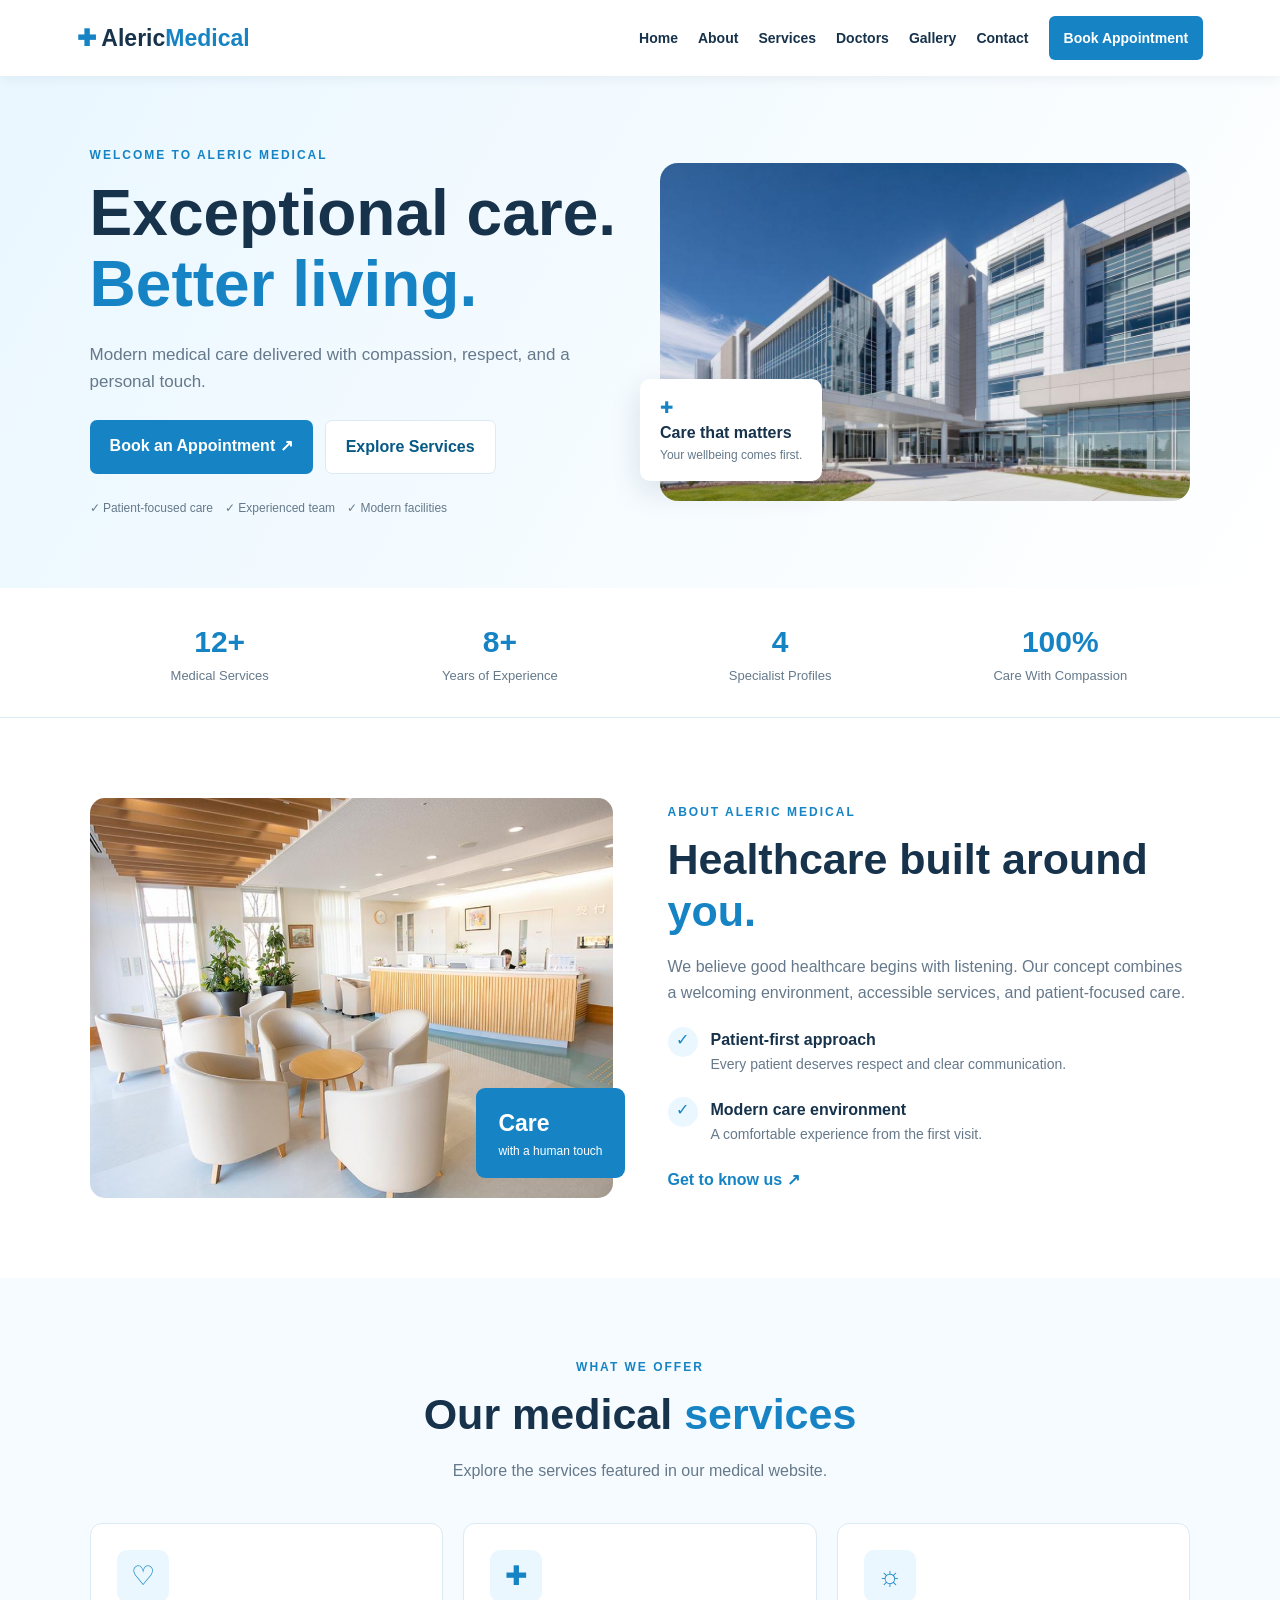
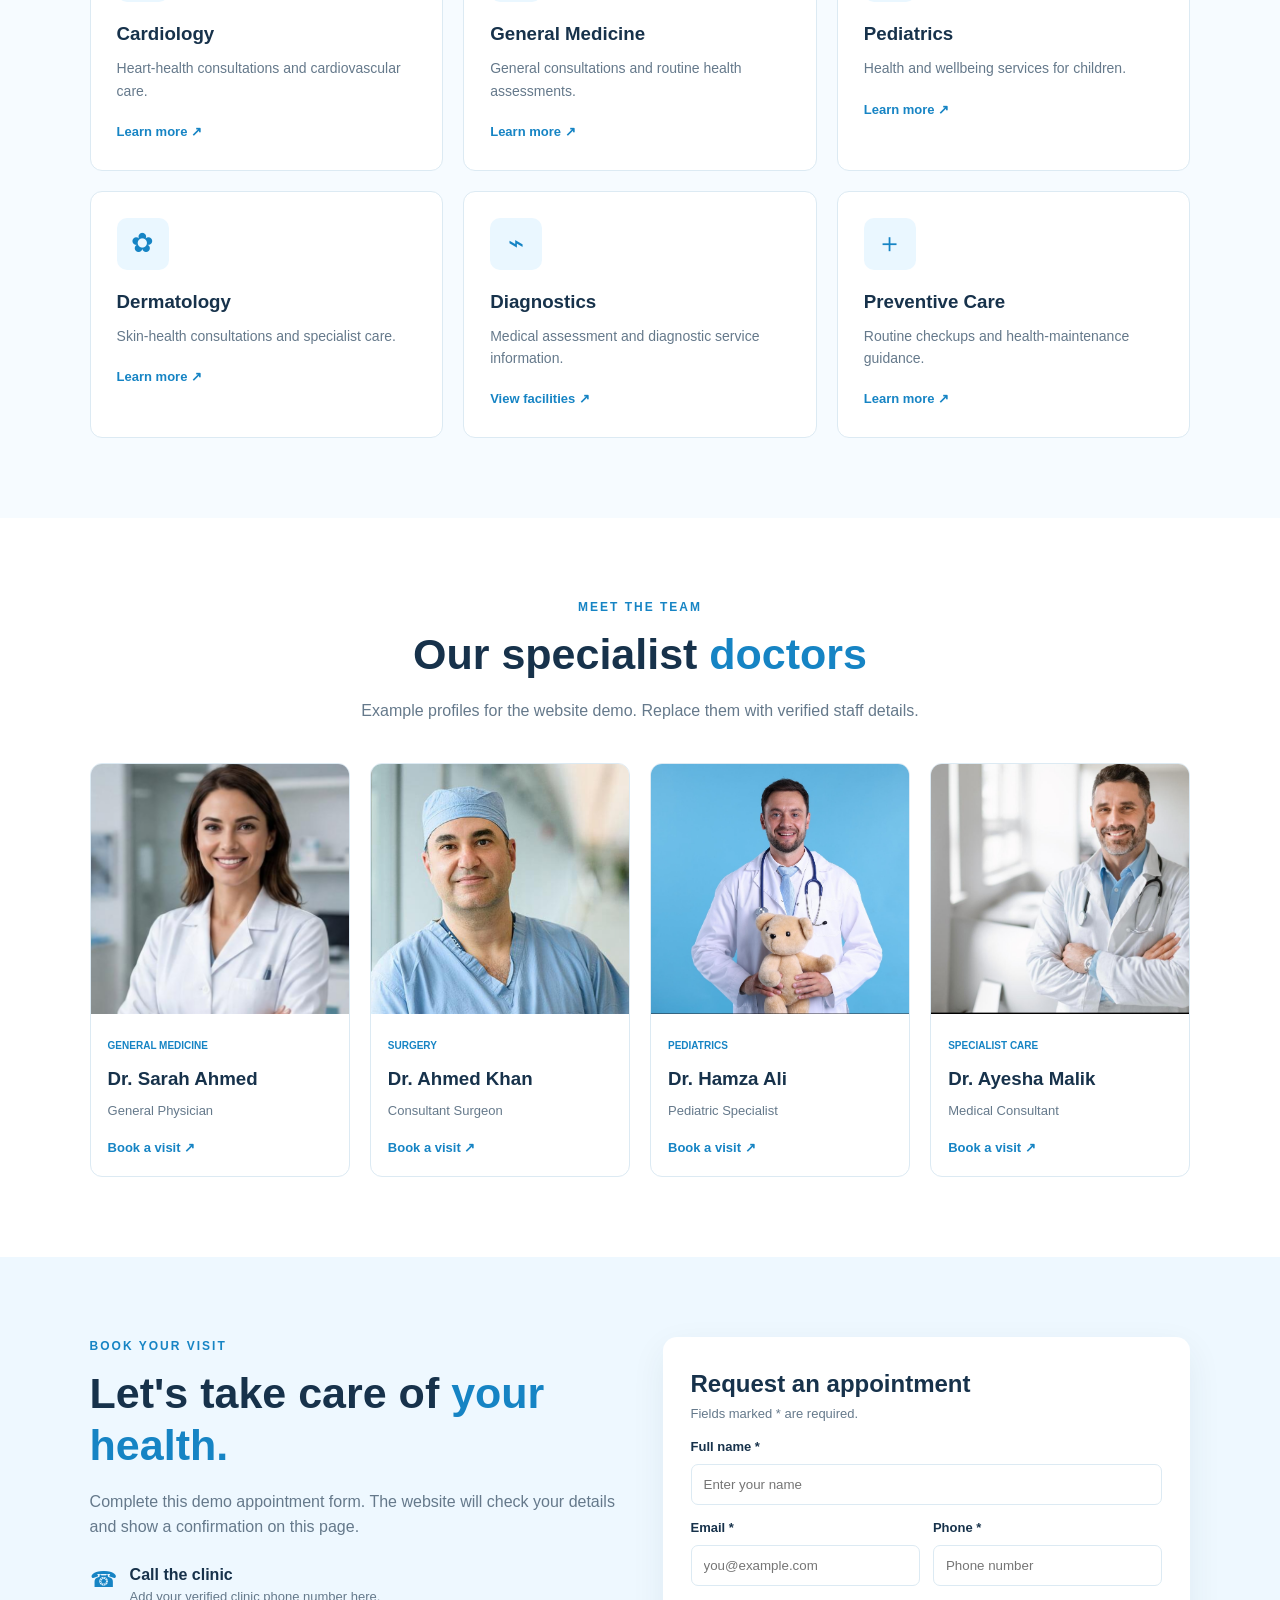
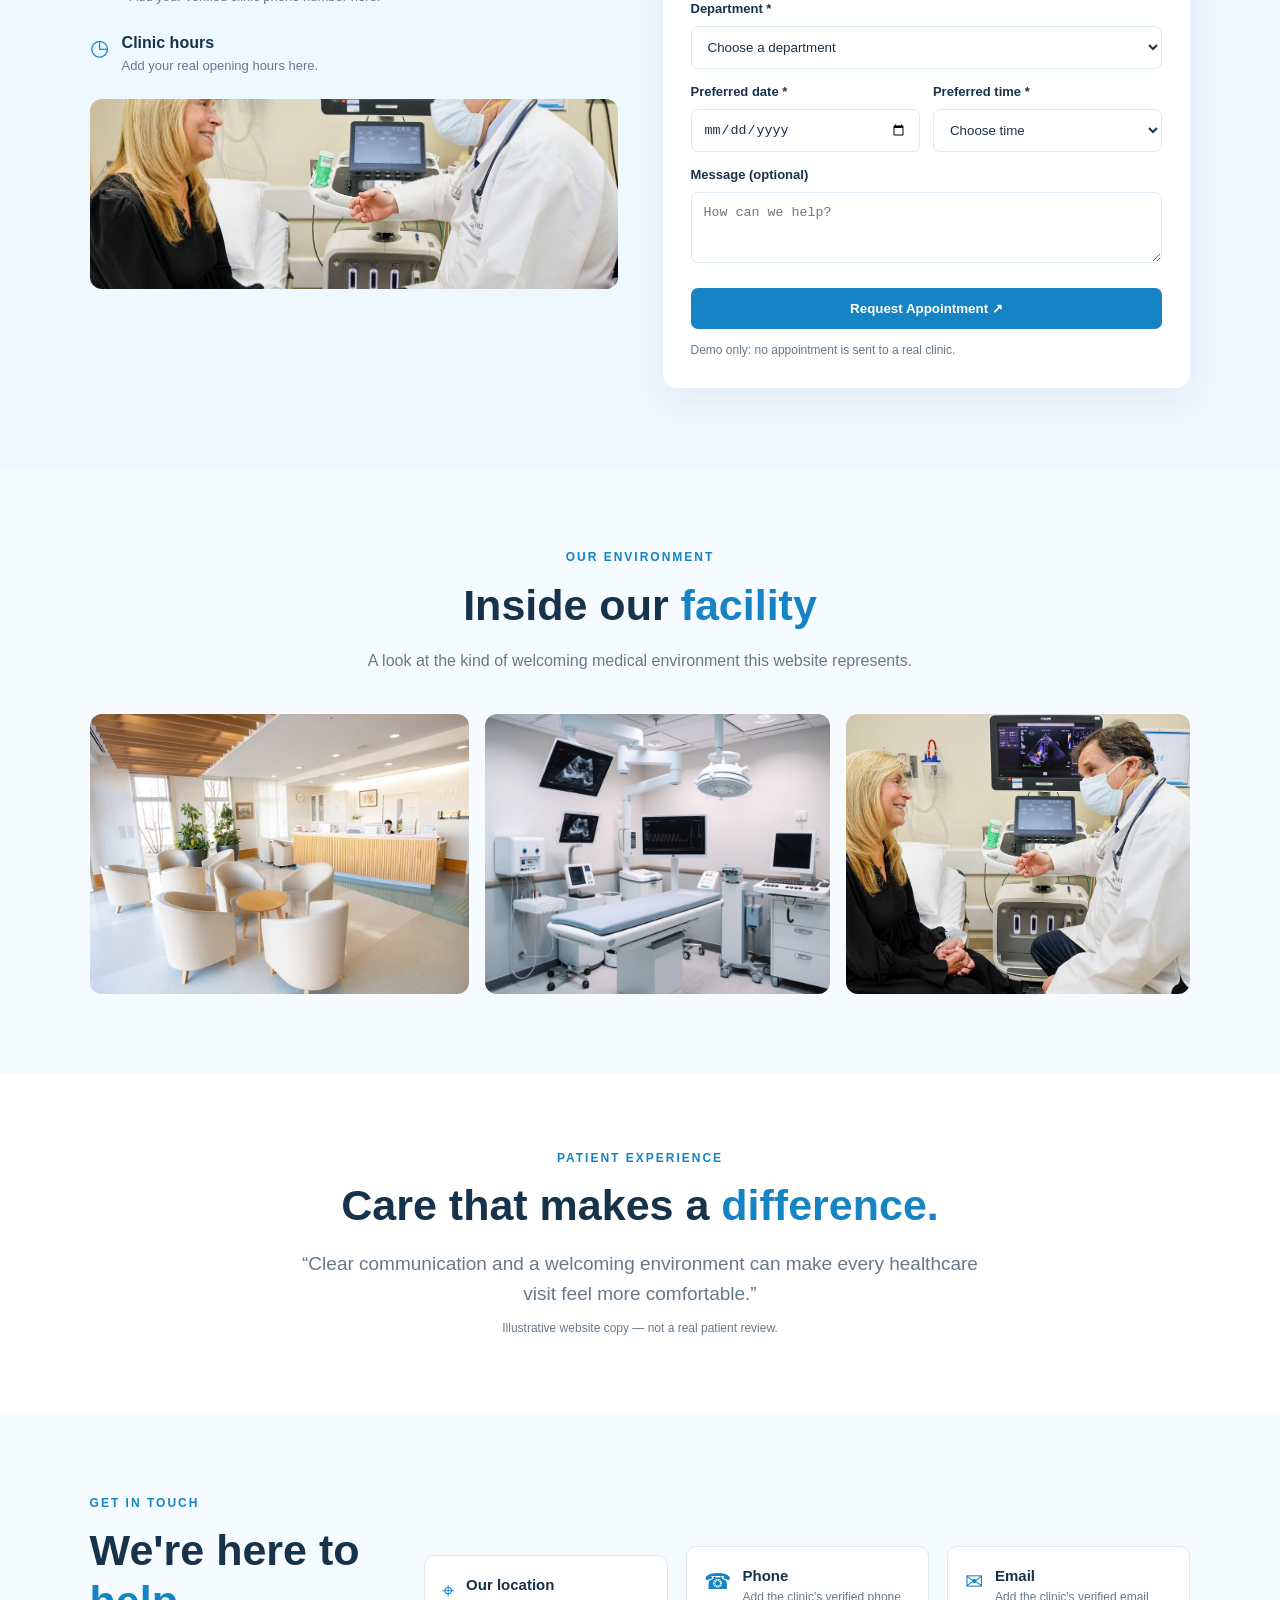
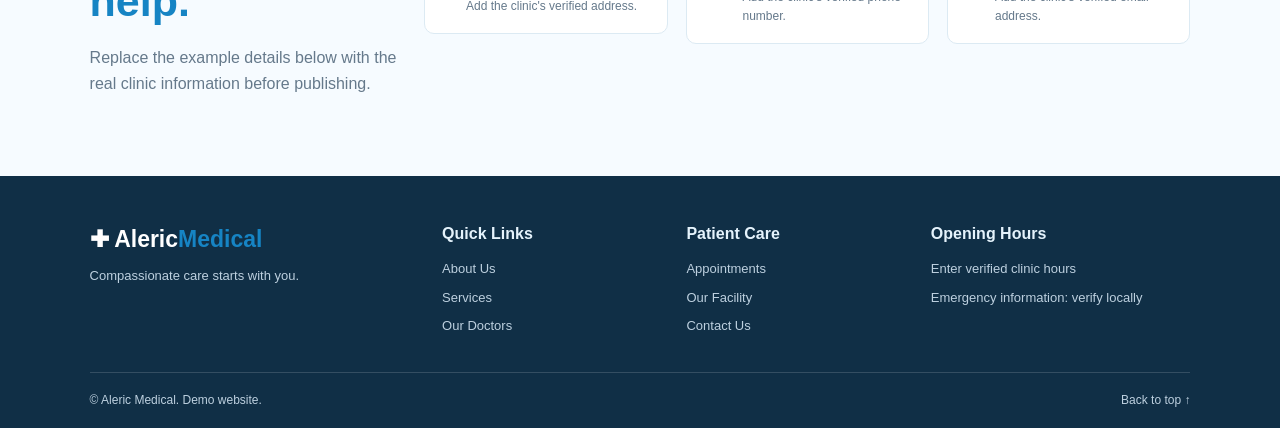
==== index.html @ da7c1d62 "Add Aleric Medical website" ====
<!DOCTYPE html>
<html lang="en">
<head>
  <meta charset="UTF-8">
  <meta name="viewport" content="width=device-width, initial-scale=1.0">
  <meta name="description" content="Aleric Medical - compassionate care and modern medical services.">
  <title>Aleric Medical | Your Health, Our Priority</title>
  <link rel="stylesheet" href="css/style.css">
</head>
<body>

<header class="header" id="home">
  <a href="#home" class="logo"><span class="logo-icon">✚</span> Aleric<span>Medical</span></a>
  <button class="menu-toggle" aria-label="Open navigation" aria-expanded="false">☰</button>
  <nav class="nav-links">
    <a href="#home">Home</a>
    <a href="#about">About</a>
    <a href="#services">Services</a>
    <a href="#doctors">Doctors</a>
    <a href="#gallery">Gallery</a>
    <a href="#contact">Contact</a>
    <a class="nav-appointment" href="#appointment">Book Appointment</a>
  </nav>
</header>

<main>
<section class="hero">
  <div class="hero-content">
    <p class="eyebrow">WELCOME TO ALERIC MEDICAL</p>
    <h1>Exceptional care.<br><span>Better living.</span></h1>
    <p>Modern medical care delivered with compassion, respect, and a personal touch.</p>
    <div class="hero-actions">
      <a class="btn" href="#appointment">Book an Appointment ↗</a>
      <a class="btn btn-light" href="#services">Explore Services</a>
    </div>
    <div class="hero-points">
      <span>✓ Patient-focused care</span>
      <span>✓ Experienced team</span>
      <span>✓ Modern facilities</span>
    </div>
  </div>
  <div class="hero-image">
    <img src="images/hero.jpg" alt="Modern hospital building">
    <div class="hero-card"><span class="card-icon">✚</span><div><strong>Care that matters</strong><p>Your wellbeing comes first.</p></div></div>
  </div>
</section>

<section class="stats">
  <div><strong>12+</strong><span>Medical Services</span></div>
  <div><strong>8+</strong><span>Years of Experience</span></div>
  <div><strong>4</strong><span>Specialist Profiles</span></div>
  <div><strong>100%</strong><span>Care With Compassion</span></div>
</section>

<section class="section about" id="about">
  <div class="about-image">
    <img src="images/reception.jpg" alt="Hospital reception and waiting area" loading="lazy">
    <div class="experience-badge"><strong>Care</strong><span>with a human touch</span></div>
  </div>
  <div class="about-content">
    <p class="eyebrow">ABOUT ALERIC MEDICAL</p>
    <h2>Healthcare built around <span>you.</span></h2>
    <p>We believe good healthcare begins with listening. Our concept combines a welcoming environment, accessible services, and patient-focused care.</p>
    <div class="check-item"><span>✓</span><div><strong>Patient-first approach</strong><p>Every patient deserves respect and clear communication.</p></div></div>
    <div class="check-item"><span>✓</span><div><strong>Modern care environment</strong><p>A comfortable experience from the first visit.</p></div></div>
    <a class="text-link" href="#contact">Get to know us ↗</a>
  </div>
</section>

<section class="section services" id="services">
  <div class="section-heading">
    <p class="eyebrow">WHAT WE OFFER</p>
    <h2>Our medical <span>services</span></h2>
    <p>Explore the services featured in our medical website.</p>
  </div>
  <div class="services-grid">
    <article class="service-card"><div class="service-icon">♡</div><h3>Cardiology</h3><p>Heart-health consultations and cardiovascular care.</p><a href="#appointment">Learn more ↗</a></article>
    <article class="service-card"><div class="service-icon">✚</div><h3>General Medicine</h3><p>General consultations and routine health assessments.</p><a href="#appointment">Learn more ↗</a></article>
    <article class="service-card"><div class="service-icon">☼</div><h3>Pediatrics</h3><p>Health and wellbeing services for children.</p><a href="#appointment">Learn more ↗</a></article>
    <article class="service-card"><div class="service-icon">✿</div><h3>Dermatology</h3><p>Skin-health consultations and specialist care.</p><a href="#appointment">Learn more ↗</a></article>
    <article class="service-card"><div class="service-icon">⌁</div><h3>Diagnostics</h3><p>Medical assessment and diagnostic service information.</p><a href="#gallery">View facilities ↗</a></article>
    <article class="service-card"><div class="service-icon">＋</div><h3>Preventive Care</h3><p>Routine checkups and health-maintenance guidance.</p><a href="#appointment">Learn more ↗</a></article>
  </div>
</section>

<section class="section doctors" id="doctors">
  <div class="section-heading">
    <p class="eyebrow">MEET THE TEAM</p>
    <h2>Our specialist <span>doctors</span></h2>
    <p>Example profiles for the website demo. Replace them with verified staff details.</p>
  </div>
  <div class="doctors-grid">
    <article class="doctor-card"><img src="images/doctor1.jpg" alt="Example doctor portrait" loading="lazy"><div class="doctor-info"><span class="specialty">GENERAL MEDICINE</span><h3>Dr. Sarah Ahmed</h3><p>General Physician</p><a href="#appointment" class="doctor-link" data-doctor="General Medicine">Book a visit ↗</a></div></article>
    <article class="doctor-card"><img src="images/doctor2.jpg" alt="Example surgeon portrait" loading="lazy"><div class="doctor-info"><span class="specialty">SURGERY</span><h3>Dr. Ahmed Khan</h3><p>Consultant Surgeon</p><a href="#appointment" class="doctor-link" data-doctor="Surgery">Book a visit ↗</a></div></article>
    <article class="doctor-card"><img src="images/doctor3.jpg" alt="Example pediatrician portrait" loading="lazy"><div class="doctor-info"><span class="specialty">PEDIATRICS</span><h3>Dr. Hamza Ali</h3><p>Pediatric Specialist</p><a href="#appointment" class="doctor-link" data-doctor="Pediatrics">Book a visit ↗</a></div></article>
    <article class="doctor-card"><img src="images/doctor4.jpg" alt="Example physician portrait" loading="lazy"><div class="doctor-info"><span class="specialty">SPECIALIST CARE</span><h3>Dr. Ayesha Malik</h3><p>Medical Consultant</p><a href="#appointment" class="doctor-link" data-doctor="Specialist Care">Book a visit ↗</a></div></article>
  </div>
</section>

<section class="section appointment" id="appointment">
  <div class="appointment-info">
    <p class="eyebrow">BOOK YOUR VISIT</p>
    <h2>Let's take care of <span>your health.</span></h2>
    <p>Complete this demo appointment form. The website will check your details and show a confirmation on this page.</p>
    <div class="appointment-detail"><span>☎</span><div><strong>Call the clinic</strong><p>Add your verified clinic phone number here.</p></div></div>
    <div class="appointment-detail"><span>◷</span><div><strong>Clinic hours</strong><p>Add your real opening hours here.</p></div></div>
    <img class="appointment-photo" src="images/consultation.jpg" alt="Doctor consulting a patient" loading="lazy">
  </div>
  <form class="appointment-form" id="appointment-form">
    <h3>Request an appointment</h3>
    <p>Fields marked * are required.</p>
    <label for="full-name">Full name *</label>
    <input id="full-name" name="name" type="text" placeholder="Enter your name" required minlength="2">
    <div class="form-row">
      <div><label for="email">Email *</label><input id="email" name="email" type="email" placeholder="you@example.com" required></div>
      <div><label for="phone">Phone *</label><input id="phone" name="phone" type="tel" placeholder="Phone number" required></div>
    </div>
    <label for="department">Department *</label>
    <select id="department" name="department" required>
      <option value="">Choose a department</option>
      <option>General Medicine</option><option>Cardiology</option><option>Pediatrics</option><option>Dermatology</option><option>Surgery</option><option>Specialist Care</option>
    </select>
    <div class="form-row">
      <div><label for="date">Preferred date *</label><input id="date" name="date" type="date" required></div>
      <div><label for="time">Preferred time *</label><select id="time" name="time" required><option value="">Choose time</option><option>09:00 AM</option><option>10:00 AM</option><option>11:00 AM</option><option>12:00 PM</option><option>02:00 PM</option><option>03:00 PM</option></select></div>
    </div>
    <label for="message">Message (optional)</label>
    <textarea id="message" name="message" rows="3" placeholder="How can we help?"></textarea>
    <button class="btn submit-btn" type="submit">Request Appointment ↗</button>
    <p class="form-message" id="form-message" role="status" aria-live="polite"></p>
    <p class="form-note">Demo only: no appointment is sent to a real clinic.</p>
  </form>
</section>

<section class="section gallery" id="gallery">
  <div class="section-heading"><p class="eyebrow">OUR ENVIRONMENT</p><h2>Inside our <span>facility</span></h2><p>A look at the kind of welcoming medical environment this website represents.</p></div>
  <div class="gallery-grid">
    <img src="images/reception.jpg" alt="Modern hospital reception" loading="lazy">
    <img src="images/diagnostics.jpg" alt="Medical diagnostic equipment" loading="lazy">
    <img src="images/consultation.jpg" alt="Medical consultation" loading="lazy">
  </div>
</section>

<section class="testimonial">
  <p class="eyebrow">PATIENT EXPERIENCE</p>
  <h2>Care that makes a <span>difference.</span></h2>
  <p class="quote">“Clear communication and a welcoming environment can make every healthcare visit feel more comfortable.”</p>
  <p class="quote-note">Illustrative website copy — not a real patient review.</p>
</section>

<section class="section contact" id="contact">
  <div><p class="eyebrow">GET IN TOUCH</p><h2>We're here to <span>help.</span></h2><p>Replace the example details below with the real clinic information before publishing.</p></div>
  <div class="contact-card"><span>⌖</span><div><h3>Our location</h3><p>Add the clinic's verified address.</p></div></div>
  <div class="contact-card"><span>☎</span><div><h3>Phone</h3><p>Add the clinic's verified phone number.</p></div></div>
  <div class="contact-card"><span>✉</span><div><h3>Email</h3><p>Add the clinic's verified email address.</p></div></div>
</section>
</main>

<footer class="footer">
  <div class="footer-main">
    <div><a href="#home" class="logo footer-logo">✚ Aleric<span>Medical</span></a><p>Compassionate care starts with you.</p></div>
    <div><h4>Quick Links</h4><a href="#about">About Us</a><a href="#services">Services</a><a href="#doctors">Our Doctors</a></div>
    <div><h4>Patient Care</h4><a href="#appointment">Appointments</a><a href="#gallery">Our Facility</a><a href="#contact">Contact Us</a></div>
    <div><h4>Opening Hours</h4><p>Enter verified clinic hours</p><p>Emergency information: verify locally</p></div>
  </div>
  <div class="footer-bottom"><p>© <span id="current-year"></span> Aleric Medical. Demo website.</p><a href="#home">Back to top ↑</a></div>
</footer>
<button class="back-to-top" id="back-to-top" aria-label="Back to top">↑</button>
<script src="script.js"></script>
</body>
</html>
---- css/style.css ----
* {
  margin: 0;
  padding: 0;
  box-sizing: border-box;
}

:root {
  --blue: #1684c4;
  --dark-blue: #075985;
  --light-blue: #eaf7ff;
  --text: #17324b;
  --muted: #65798b;
  --white: #ffffff;
}

html {
  scroll-behavior: smooth;
  scroll-padding-top: 85px;
}

body {
  font-family: Arial, Helvetica, sans-serif;
  color: var(--text);
  line-height: 1.6;
  background: var(--white);
}

img {
  display: block;
  width: 100%;
  object-fit: cover;
}

a {
  text-decoration: none;
  color: inherit;
}

.header {
  position: sticky;
  top: 0;
  z-index: 100;
  display: flex;
  align-items: center;
  justify-content: space-between;
  gap: 20px;
  padding: 16px 6%;
  background: white;
  box-shadow: 0 2px 12px #17324b12;
}

.logo {
  font-size: 23px;
  font-weight: 800;
  white-space: nowrap;
}

.logo span,
.logo-icon {
  color: var(--blue);
}

.nav-links {
  display: flex;
  align-items: center;
  gap: 20px;
  font-size: 14px;
  font-weight: 600;
}

.nav-links a:hover {
  color: var(--blue);
}

.nav-links .nav-appointment {
  background: var(--blue);
  color: white;
  padding: 11px 15px;
  border-radius: 6px;
}

.menu-toggle {
  display: none;
  border: 0;
  background: var(--light-blue);
  padding: 8px 12px;
  border-radius: 6px;
  font-size: 23px;
  cursor: pointer;
}

.hero {
  display: grid;
  grid-template-columns: 1fr 1fr;
  align-items: center;
  gap: 40px;
  padding: 70px 7%;
  background: linear-gradient(120deg, #eaf7ff, white);
}

.eyebrow {
  color: var(--blue);
  font-size: 12px;
  font-weight: 800;
  letter-spacing: 2px;
  margin-bottom: 12px;
}

h1 {
  font-size: clamp(40px, 5vw, 65px);
  line-height: 1.12;
  margin-bottom: 20px;
}

h1 span,
h2 span {
  color: var(--blue);
}

.hero-content > p:not(.eyebrow) {
  color: var(--muted);
  font-size: 17px;
}

.hero-actions {
  display: flex;
  flex-wrap: wrap;
  gap: 12px;
  margin: 25px 0;
}

.btn {
  display: inline-block;
  border: 0;
  border-radius: 7px;
  padding: 13px 20px;
  background: var(--blue);
  color: white;
  font-weight: 700;
  cursor: pointer;
}

.btn:hover {
  background: var(--dark-blue);
}

.btn-light {
  background: white;
  color: var(--dark-blue);
  border: 1px solid #dceaf3;
}

.hero-points {
  display: flex;
  flex-wrap: wrap;
  gap: 12px;
  color: var(--muted);
  font-size: 12px;
}

.hero-image {
  position: relative;
}

.hero-image > img {
  height: 390px;
  border-radius: 18px;
}

.hero-card {
  position: absolute;
  left: -20px;
  bottom: 20px;
  padding: 16px 20px;
  background: white;
  border-radius: 10px;
  box-shadow: 0 10px 30px #17324b20;
}

.hero-card p {
  color: var(--muted);
  font-size: 12px;
}

.card-icon {
  color: var(--blue);
}

.stats {
  display: grid;
  grid-template-columns: repeat(4, 1fr);
  gap: 20px;
  padding: 30px 7%;
  border-bottom: 1px solid #dceaf3;
}

.stats div {
  display: grid;
  text-align: center;
}

.stats strong {
  color: var(--blue);
  font-size: 30px;
}

.stats span {
  color: var(--muted);
  font-size: 13px;
}

.section {
  padding: 80px 7%;
}

.about {
  display: grid;
  grid-template-columns: 1fr 1fr;
  align-items: center;
  gap: 55px;
}

.about-image {
  position: relative;
}

.about-image img {
  height: 400px;
  border-radius: 15px;
}

.experience-badge {
  position: absolute;
  right: -12px;
  bottom: 20px;
  display: grid;
  padding: 17px 22px;
  color: white;
  background: var(--blue);
  border-radius: 9px;
}

.experience-badge strong {
  font-size: 23px;
}

.experience-badge span {
  font-size: 12px;
}

h2 {
  font-size: clamp(30px, 3.5vw, 43px);
  line-height: 1.2;
  margin-bottom: 17px;
}

.about-content > p:not(.eyebrow),
.section-heading > p:last-child,
.appointment-info > p:not(.eyebrow),
.contact > div:first-child > p:not(.eyebrow) {
  color: var(--muted);
}

.check-item {
  display: flex;
  gap: 13px;
  margin: 22px 0;
}

.check-item > span {
  flex: 0 0 30px;
  height: 30px;
  text-align: center;
  color: var(--blue);
  background: var(--light-blue);
  border-radius: 50%;
}

.check-item p {
  color: var(--muted);
  font-size: 14px;
}

.text-link,
.service-card a,
.doctor-link {
  color: var(--blue);
  font-weight: 700;
}

.services,
.gallery {
  background: #f6fbff;
}

.section-heading {
  text-align: center;
  max-width: 650px;
  margin: 0 auto 40px;
}

.services-grid {
  display: grid;
  grid-template-columns: repeat(3, 1fr);
  gap: 20px;
}

.service-card {
  padding: 26px;
  background: white;
  border: 1px solid #dceaf3;
  border-radius: 12px;
  transition: 0.2s;
}

.service-card:hover,
.doctor-card:hover {
  transform: translateY(-4px);
  box-shadow: 0 12px 30px #17324b12;
}

.service-icon {
  display: grid;
  place-items: center;
  width: 52px;
  height: 52px;
  margin-bottom: 17px;
  color: var(--blue);
  background: var(--light-blue);
  border-radius: 10px;
  font-size: 27px;
}

.service-card h3 {
  margin-bottom: 8px;
}

.service-card p {
  color: var(--muted);
  font-size: 14px;
  margin-bottom: 16px;
}

.service-card a,
.doctor-link {
  font-size: 13px;
}

.doctors-grid {
  display: grid;
  grid-template-columns: repeat(4, 1fr);
  gap: 20px;
}

.doctor-card {
  overflow: hidden;
  background: white;
  border: 1px solid #dceaf3;
  border-radius: 12px;
  transition: 0.2s;
}

.doctor-card > img {
  height: 250px;
  object-position: center top;
  background: var(--light-blue);
}

.doctor-info {
  padding: 17px;
}

.specialty {
  color: var(--blue);
  font-size: 10px;
  font-weight: 800;
}

.doctor-info h3 {
  margin: 7px 0;
}

.doctor-info p {
  color: var(--muted);
  font-size: 13px;
  margin-bottom: 12px;
}

.appointment {
  display: grid;
  grid-template-columns: 1fr 1fr;
  gap: 45px;
  background: #eef8ff;
}

.appointment-detail {
  display: flex;
  gap: 13px;
  margin: 22px 0;
}

.appointment-detail > span,
.contact-card > span {
  color: var(--blue);
  font-size: 22px;
}

.appointment-detail p {
  color: var(--muted);
  font-size: 13px;
}

.appointment-photo {
  height: 190px;
  margin-top: 20px;
  border-radius: 12px;
}

.appointment-form {
  padding: 28px;
  background: white;
  border-radius: 14px;
  box-shadow: 0 12px 35px #17324b12;
}

.appointment-form h3 {
  font-size: 24px;
}

.appointment-form > p:first-of-type {
  color: var(--muted);
  font-size: 13px;
}

.appointment-form label {
  display: block;
  margin: 13px 0 6px;
  font-size: 13px;
  font-weight: 700;
}

.appointment-form input,
.appointment-form select,
.appointment-form textarea {
  width: 100%;
  min-width: 0;
  padding: 12px;
  border: 1px solid #dceaf3;
  border-radius: 7px;
  background: white;
  color: var(--text);
}

.appointment-form input:focus,
.appointment-form select:focus,
.appointment-form textarea:focus {
  outline: 2px solid #1684c440;
  border-color: var(--blue);
}

.form-row {
  display: grid;
  grid-template-columns: 1fr 1fr;
  gap: 13px;
}

.submit-btn {
  width: 100%;
  margin-top: 18px;
}

.form-message {
  margin-top: 12px;
  font-size: 14px;
  font-weight: 700;
}

.form-message.success {
  color: #147447;
}

.form-message.error {
  color: #b42318;
}

.form-note,
.quote-note {
  color: var(--muted);
  font-size: 12px;
  margin-top: 10px;
}

.gallery-grid {
  display: grid;
  grid-template-columns: 1.1fr 1fr 1fr;
  gap: 16px;
}

.gallery-grid img {
  height: 280px;
  border-radius: 12px;
}

.testimonial {
  padding: 75px 7%;
  text-align: center;
}

.quote {
  max-width: 700px;
  margin: auto;
  color: var(--muted);
  font-size: 19px;
}

.contact {
  display: grid;
  grid-template-columns: 1.3fr 1fr 1fr 1fr;
  align-items: center;
  gap: 18px;
  background: #f6fbff;
}

.contact-card {
  display: flex;
  gap: 12px;
  padding: 17px;
  background: white;
  border: 1px solid #dceaf3;
  border-radius: 10px;
}

.contact-card h3 {
  font-size: 15px;
}

.contact-card p {
  color: var(--muted);
  font-size: 12px;
  overflow-wrap: anywhere;
}

.footer {
  padding: 45px 7% 0;
  background: #102f46;
  color: #e5f3fc;
}

.footer-main {
  display: grid;
  grid-template-columns: 1.5fr 1fr 1fr 1.2fr;
  gap: 28px;
  padding-bottom: 35px;
}

.footer-logo {
  color: white;
}

.footer-main p,
.footer-main a:not(.logo) {
  display: block;
  margin-top: 8px;
  color: #bdd0df;
  font-size: 13px;
}

.footer-main h4 {
  margin-bottom: 12px;
}

.footer-bottom {
  display: flex;
  justify-content: space-between;
  gap: 15px;
  padding: 18px 0;
  border-top: 1px solid #ffffff26;
  color: #bdd0df;
  font-size: 12px;
}

.back-to-top {
  display: none;
  position: fixed;
  right: 20px;
  bottom: 20px;
  z-index: 50;
  width: 43px;
  height: 43px;
  border: 0;
  border-radius: 50%;
  color: white;
  background: var(--blue);
  font-size: 22px;
  cursor: pointer;
}

.back-to-top.visible {
  display: block;
}

@media (max-width: 1050px) {
  .nav-links { gap: 12px; font-size: 12px; }
  .doctors-grid { grid-template-columns: repeat(2, 1fr); }
  .doctor-card > img { height: 290px; }
  .contact { grid-template-columns: repeat(2, 1fr); }
}

@media (max-width: 760px) {
  .header { padding: 13px 5%; }
  .logo { font-size: 20px; }
  .menu-toggle { display: block; }
  .nav-links {
    display: none;
    position: absolute;
    top: 100%;
    left: 0;
    right: 0;
    flex-direction: column;
    align-items: stretch;
    gap: 0;
    padding: 12px 5% 20px;
    background: white;
    box-shadow: 0 10px 15px #17324b15;
  }
  .nav-links.open { display: flex; }
  .nav-links a { padding: 11px 8px; font-size: 14px; }
  .nav-links .nav-appointment { text-align: center; }
  .hero { grid-template-columns: 1fr; padding: 45px 6%; }
  .hero-image > img { height: 280px; }
  .hero-card { left: 10px; bottom: 10px; }
  .stats { grid-template-columns: repeat(2, 1fr); }
  .section { padding: 58px 6%; }
  .about,
  .appointment { grid-template-columns: 1fr; gap: 30px; }
  .about-image img { height: 300px; }
  .experience-badge { right: 8px; }
  .services-grid { grid-template-columns: repeat(2, 1fr); gap: 13px; }
  .service-card { padding: 19px; }
  .doctors-grid { gap: 13px; }
  .doctor-card > img { height: 230px; }
  .doctor-info { padding: 13px; }
  .doctor-info h3 { font-size: 16px; }
  .gallery-grid { grid-template-columns: 1fr 1fr; }
  .gallery-grid img { height: 200px; }
  .gallery-grid img:first-child { grid-column: 1 / -1; }
  .contact { grid-template-columns: 1fr 1fr; }
  .footer-main { grid-template-columns: 1fr 1fr; }
}

@media (max-width: 430px) {
  .hero-actions { flex-direction: column; }
  .hero-points { flex-direction: column; gap: 5px; }
  .services-grid,
  .doctors-grid { grid-template-columns: 1fr; }
  .doctor-card > img { height: 300px; }
  .form-row { grid-template-columns: 1fr; gap: 0; }
  .appointment-form { padding: 21px 16px; }
  .gallery-grid { grid-template-columns: 1fr; }
  .gallery-grid img,
  .gallery-grid img:first-child { grid-column: auto; height: 230px; }
  .contact { grid-template-columns: 1fr; }
  .footer-main { grid-template-columns: 1fr 1fr; }
  .footer-bottom { flex-direction: column; }
}
/* Fix images and layout on mobile phones */
img {
    max-width: 100%;
}

.hero-image,
.hero-image img {
    width: 100%;
    height: auto;
    object-fit: cover;
}

@media (max-width: 760px) {
    .hero {
        display: flex;
        flex-direction: column;
    }

    .hero-content,
    .hero-image {
        width: 100%;
        max-width: 100%;
    }

    .hero-image {
        height: auto;
        overflow: hidden;
    }

    .hero-image img {
        display: block;
        width: 100%;
        height: auto;
        max-height: none;
        object-fit: contain;
    }

    section {
        scroll-margin-top: 90px;
    }

    .container {
        width: 92%;
        max-width: 100%;
    }
}
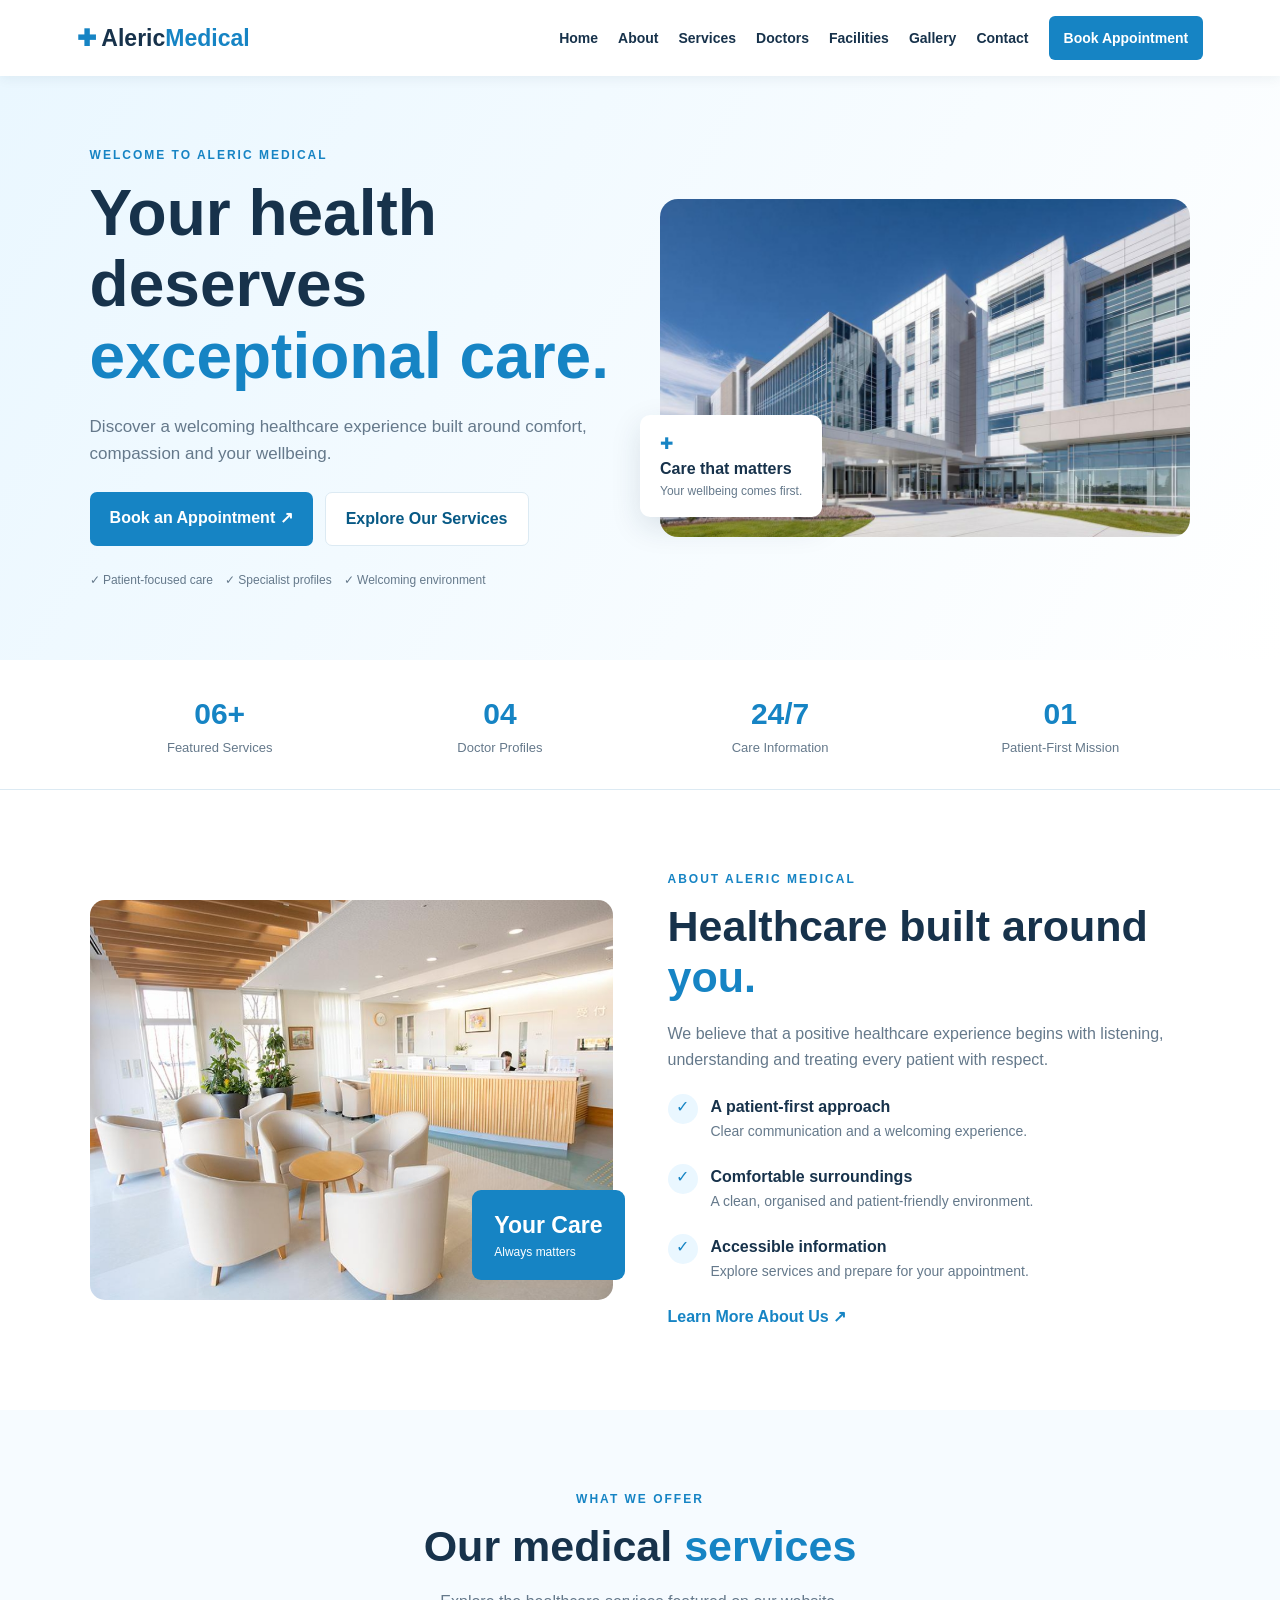
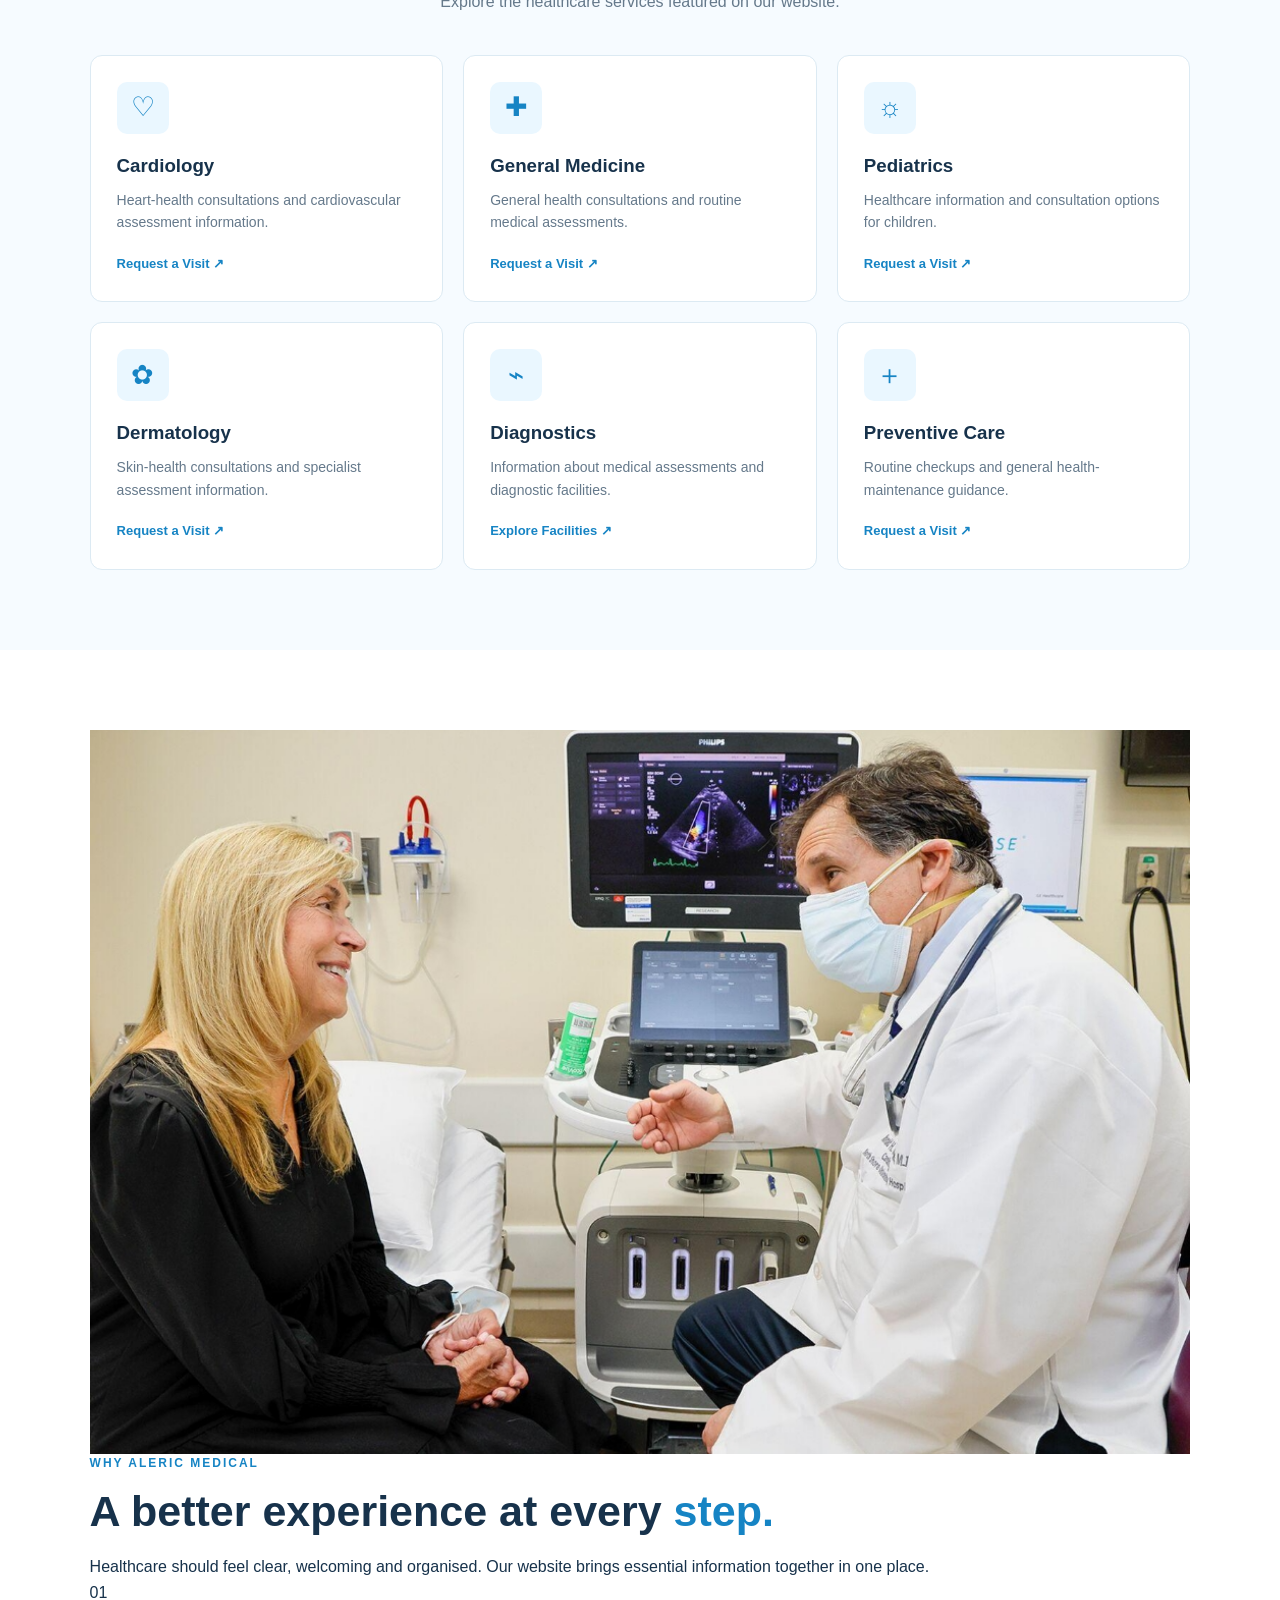
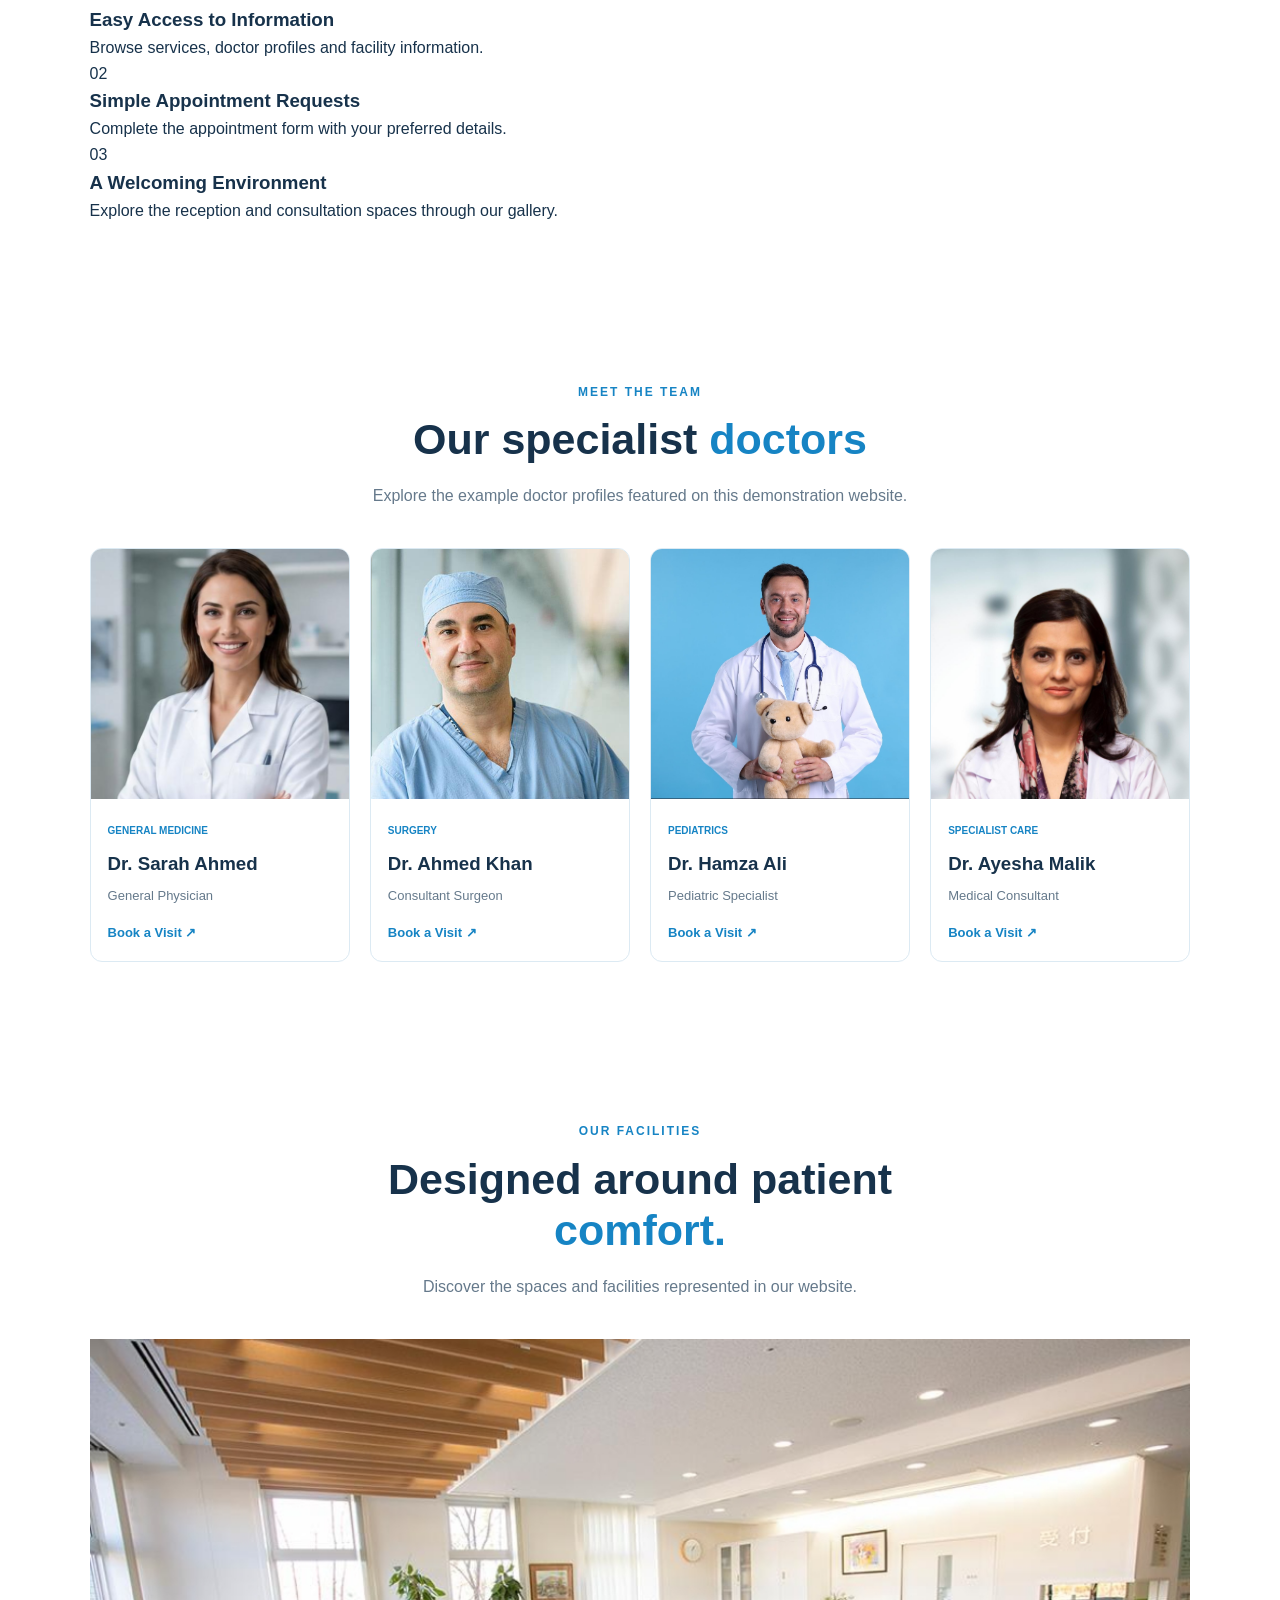
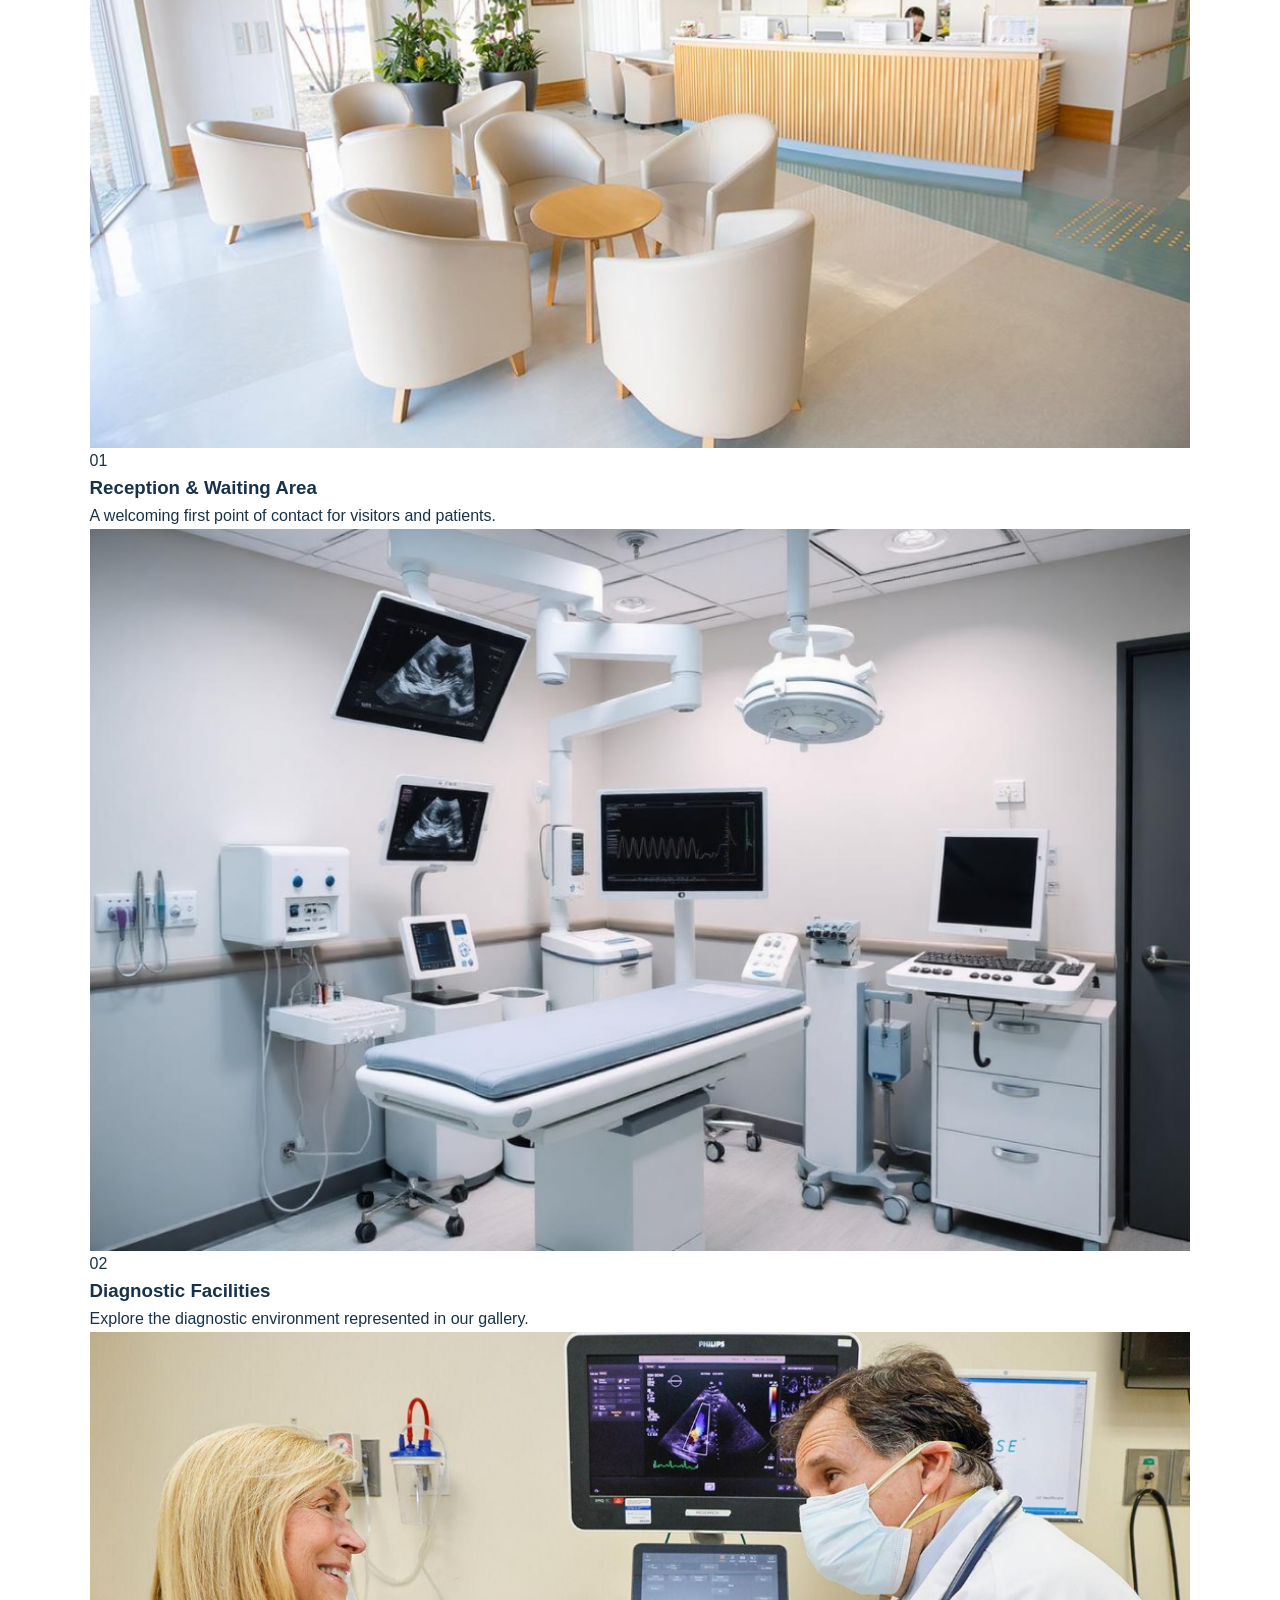
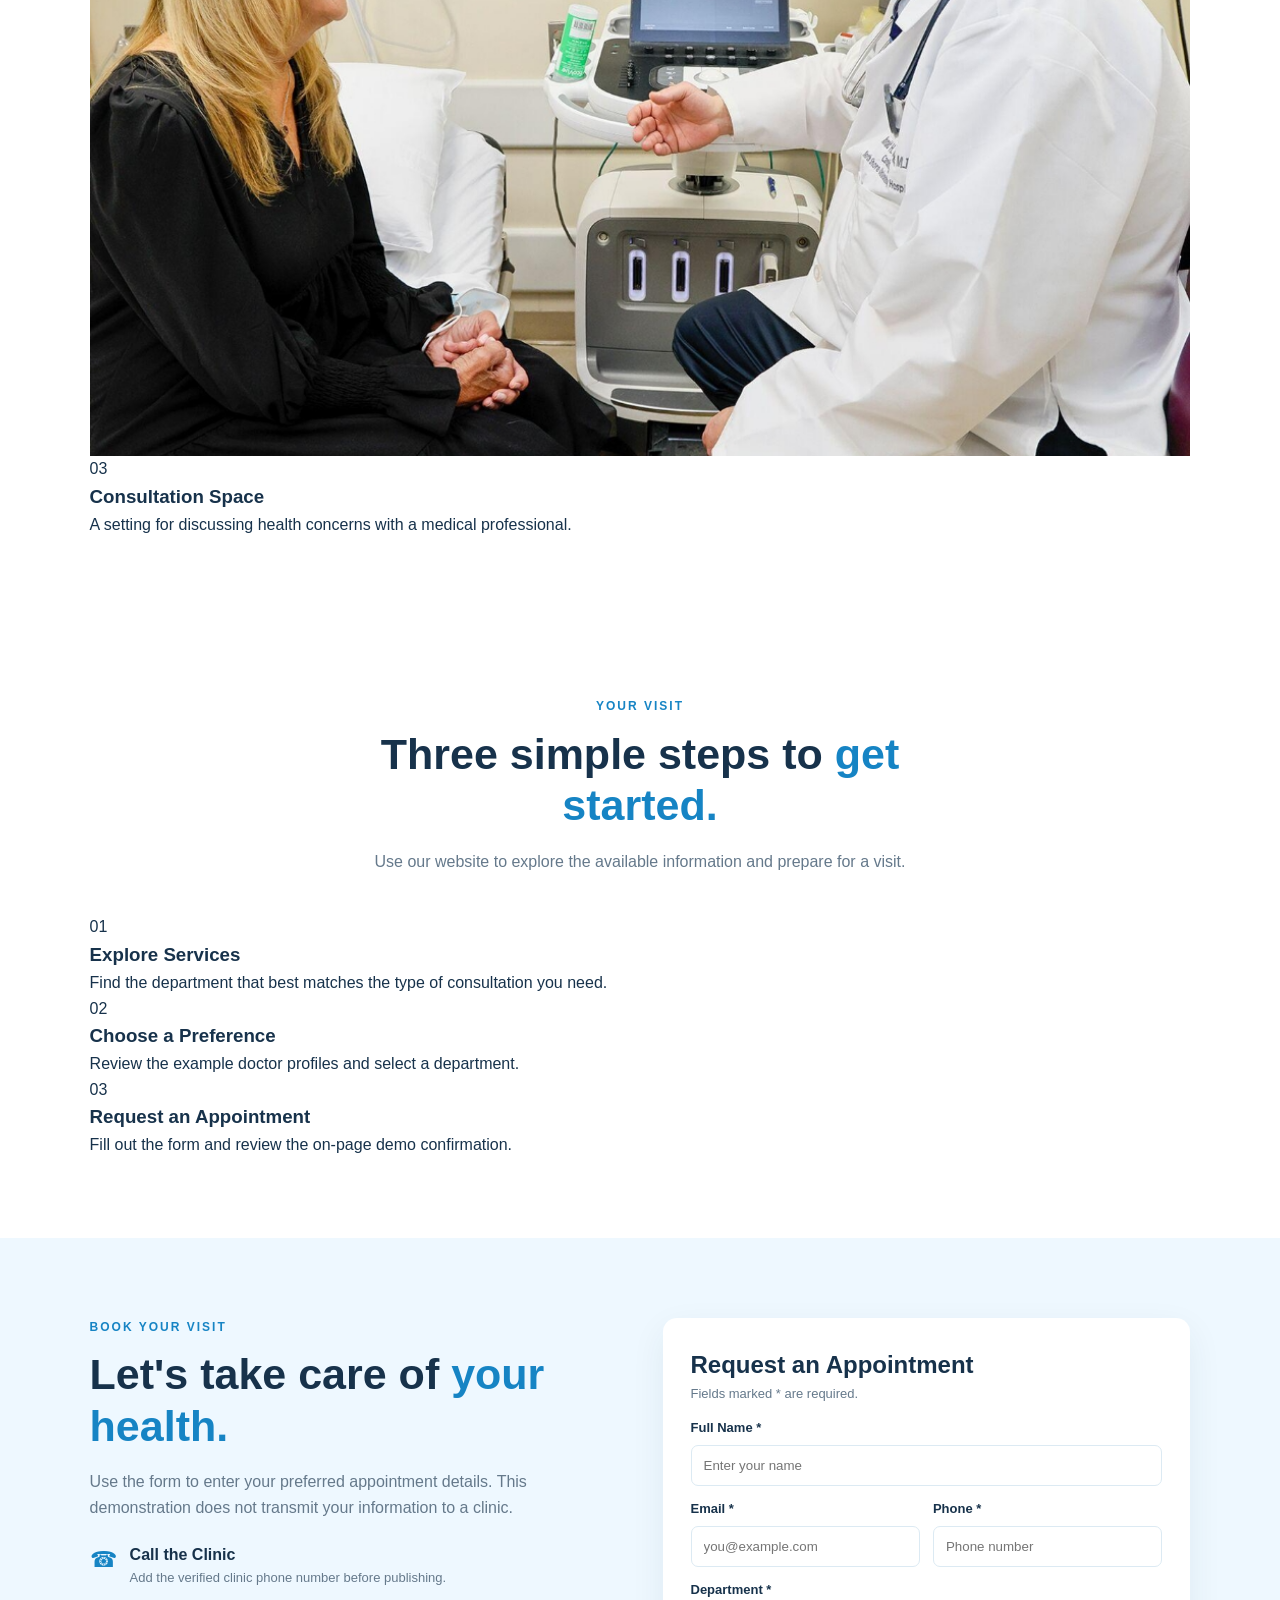
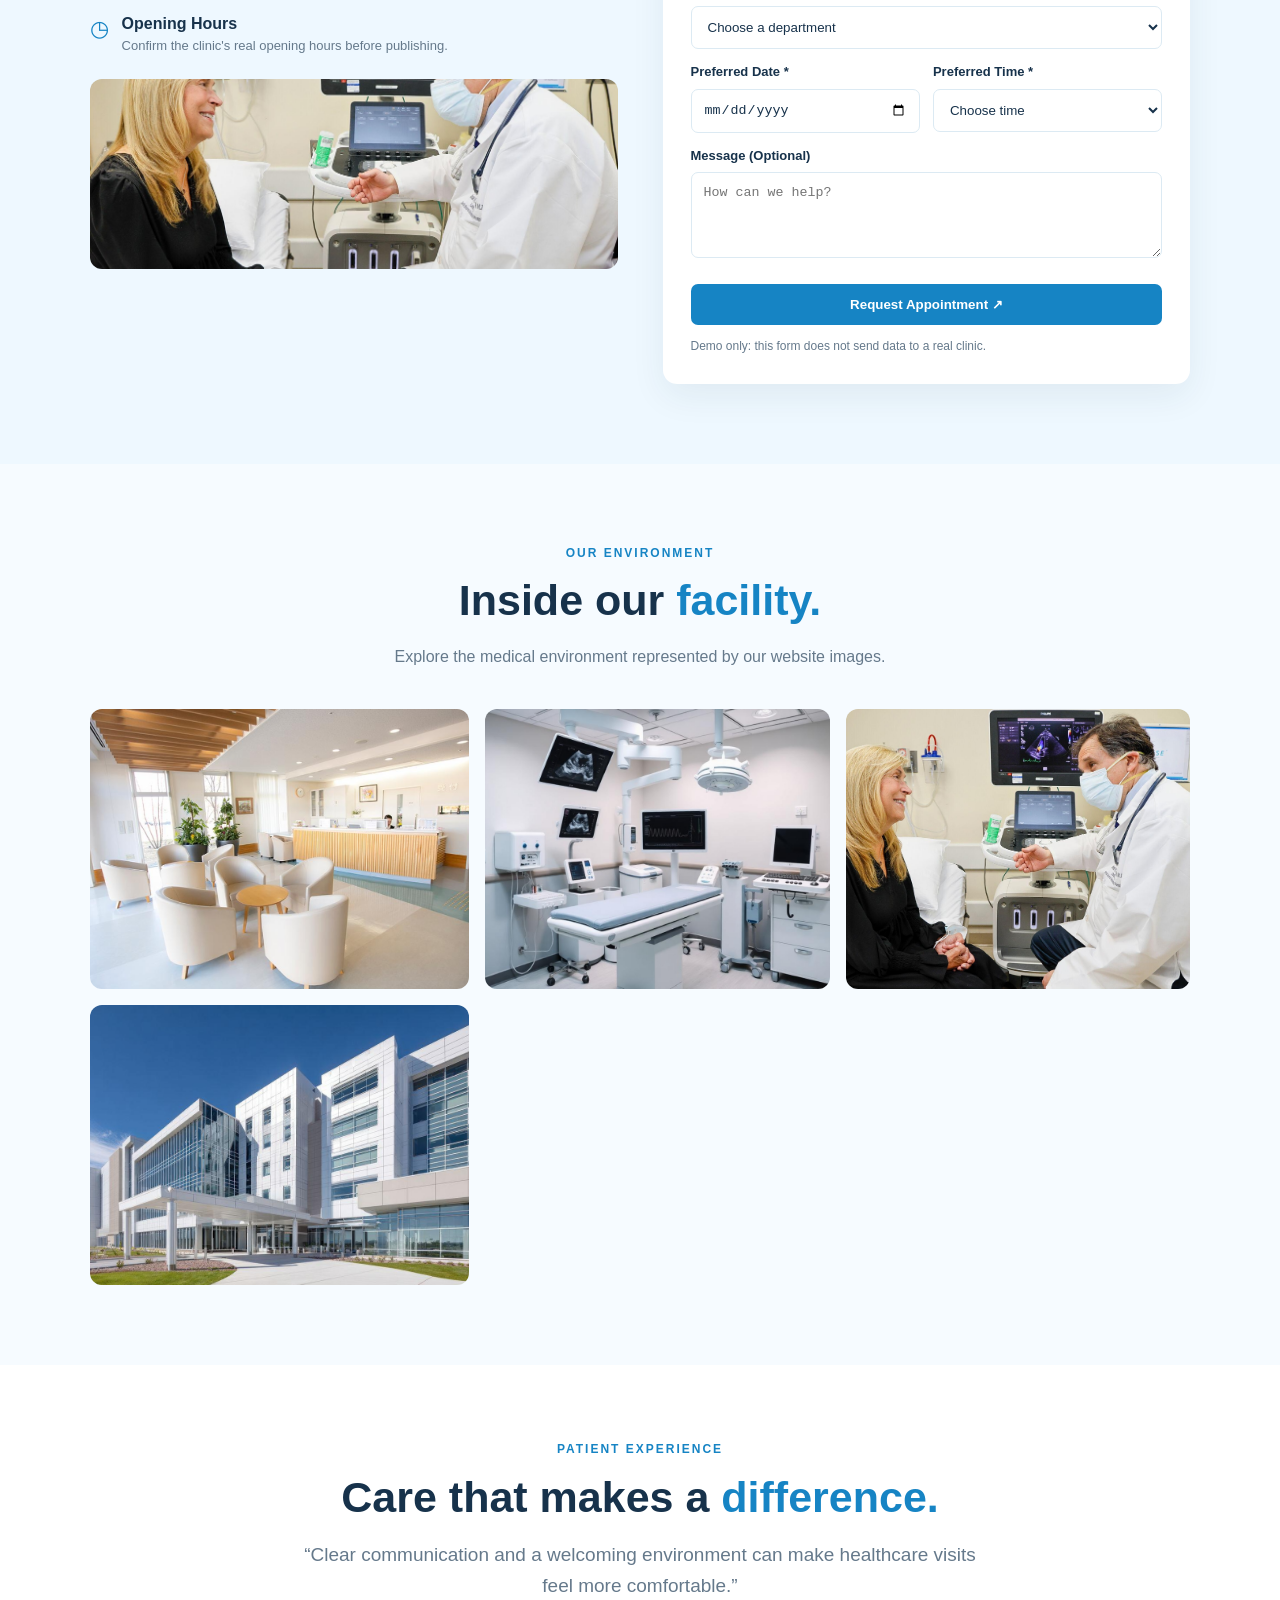
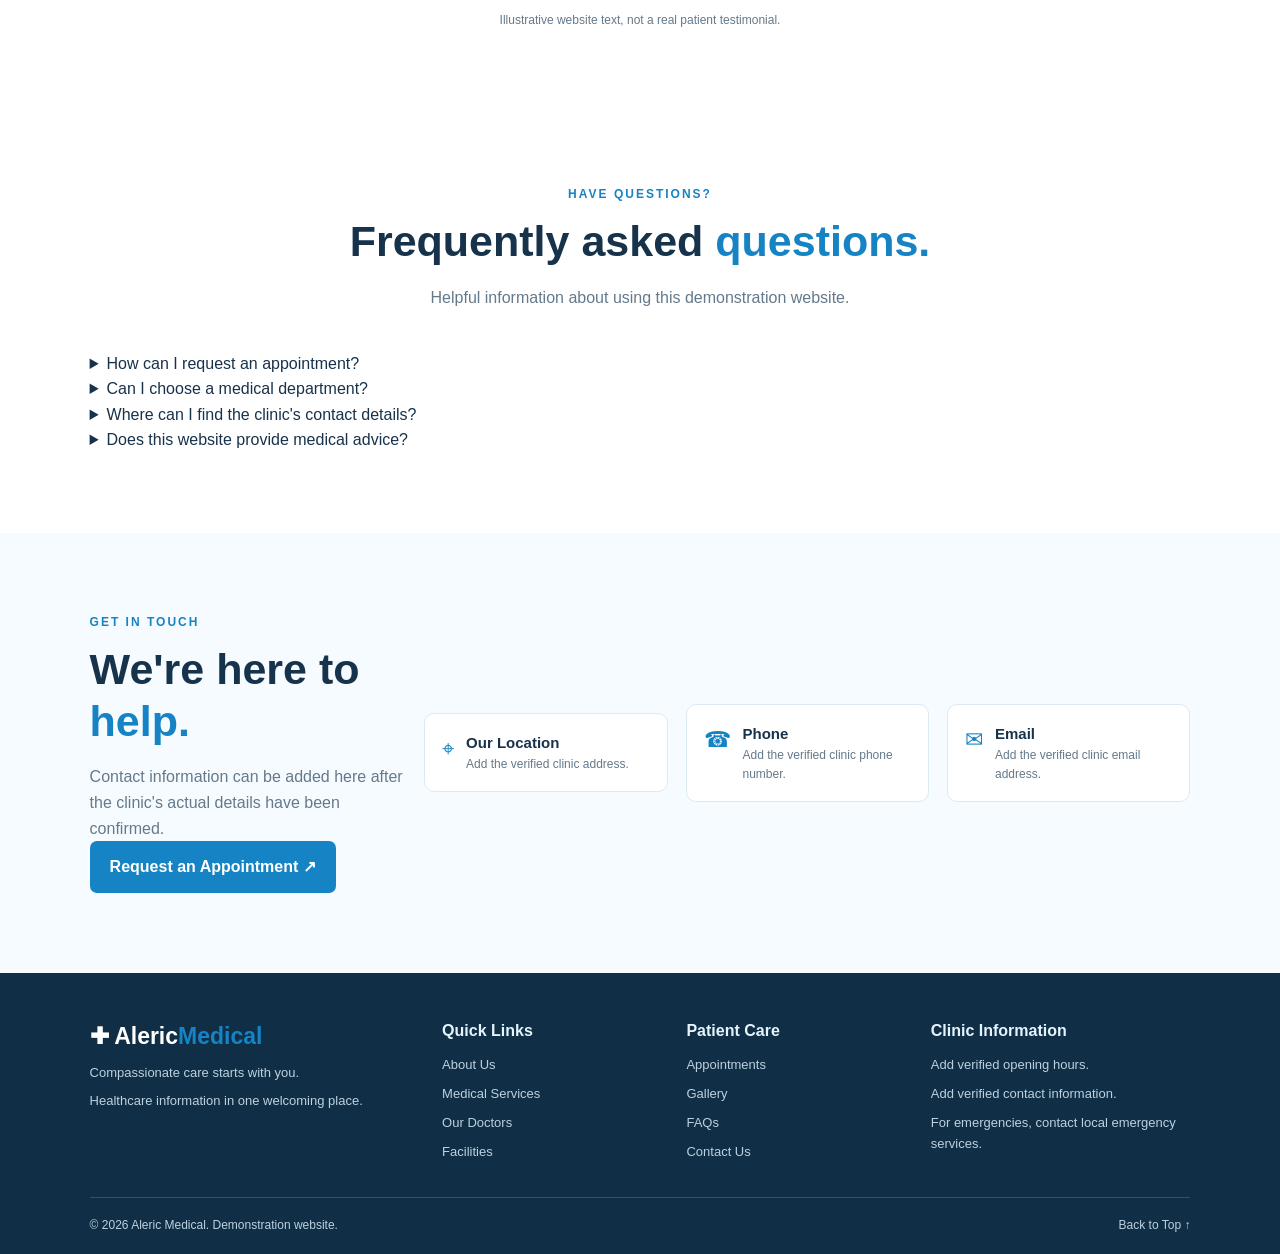
==== commit 8fb29333: "Add separate medical website pages" ====
--- a/index.html
+++ b/index.html
@@ -3,7 +3,7 @@
 <head>
   <meta charset="UTF-8">
   <meta name="viewport" content="width=device-width, initial-scale=1.0">
-  <meta name="description" content="Aleric Medical - compassionate care and modern medical services.">
+  <meta name="description" content="Aleric Medical — compassionate care, medical services and patient-focused healthcare.">
   <title>Aleric Medical | Your Health, Our Priority</title>
   <link rel="stylesheet" href="css/style.css">
 </head>
@@ -12,11 +12,13 @@
 <header class="header" id="home">
   <a href="#home" class="logo"><span class="logo-icon">✚</span> Aleric<span>Medical</span></a>
   <button class="menu-toggle" aria-label="Open navigation" aria-expanded="false">☰</button>
+
   <nav class="nav-links">
     <a href="#home">Home</a>
     <a href="#about">About</a>
     <a href="#services">Services</a>
     <a href="#doctors">Doctors</a>
+    <a href="#facilities">Facilities</a>
     <a href="#gallery">Gallery</a>
     <a href="#contact">Contact</a>
     <a class="nav-appointment" href="#appointment">Book Appointment</a>
@@ -24,148 +26,511 @@
 </header>
 
 <main>
+
+<!-- HERO -->
 <section class="hero">
   <div class="hero-content">
     <p class="eyebrow">WELCOME TO ALERIC MEDICAL</p>
-    <h1>Exceptional care.<br><span>Better living.</span></h1>
-    <p>Modern medical care delivered with compassion, respect, and a personal touch.</p>
+    <h1>Your health deserves <span>exceptional care.</span></h1>
+    <p>Discover a welcoming healthcare experience built around comfort, compassion and your wellbeing.</p>
+
     <div class="hero-actions">
-      <a class="btn" href="#appointment">Book an Appointment ↗</a>
-      <a class="btn btn-light" href="#services">Explore Services</a>
-    </div>
+      <a class="btn" href="preference.html">Book an Appointment ↗</a>
+      <a class="btn btn-light" href="services.html">Explore Our Services</a>
+    </div>
+
     <div class="hero-points">
       <span>✓ Patient-focused care</span>
-      <span>✓ Experienced team</span>
-      <span>✓ Modern facilities</span>
-    </div>
-  </div>
+      <span>✓ Specialist profiles</span>
+      <span>✓ Welcoming environment</span>
+    </div>
+  </div>
+
   <div class="hero-image">
-    <img src="images/hero.jpg" alt="Modern hospital building">
-    <div class="hero-card"><span class="card-icon">✚</span><div><strong>Care that matters</strong><p>Your wellbeing comes first.</p></div></div>
-  </div>
-</section>
-
+    <img src="images/hero.jpg" alt="Aleric Medical hospital building">
+    <div class="hero-card">
+      <span class="card-icon">✚</span>
+      <div>
+        <strong>Care that matters</strong>
+        <p>Your wellbeing comes first.</p>
+      </div>
+    </div>
+  </div>
+</section>
+
+<!-- HIGHLIGHTS -->
 <section class="stats">
-  <div><strong>12+</strong><span>Medical Services</span></div>
-  <div><strong>8+</strong><span>Years of Experience</span></div>
-  <div><strong>4</strong><span>Specialist Profiles</span></div>
-  <div><strong>100%</strong><span>Care With Compassion</span></div>
-</section>
-
+  <div><strong>06+</strong><span>Featured Services</span></div>
+  <div><strong>04</strong><span>Doctor Profiles</span></div>
+  <div><strong>24/7</strong><span>Care Information</span></div>
+  <div><strong>01</strong><span>Patient-First Mission</span></div>
+</section>
+
+<!-- ABOUT -->
 <section class="section about" id="about">
   <div class="about-image">
-    <img src="images/reception.jpg" alt="Hospital reception and waiting area" loading="lazy">
-    <div class="experience-badge"><strong>Care</strong><span>with a human touch</span></div>
-  </div>
+    <img src="images/reception.jpg" alt="Welcoming medical reception" loading="lazy">
+    <div class="experience-badge">
+      <strong>Your Care</strong>
+      <span>Always matters</span>
+    </div>
+  </div>
+
   <div class="about-content">
     <p class="eyebrow">ABOUT ALERIC MEDICAL</p>
     <h2>Healthcare built around <span>you.</span></h2>
-    <p>We believe good healthcare begins with listening. Our concept combines a welcoming environment, accessible services, and patient-focused care.</p>
-    <div class="check-item"><span>✓</span><div><strong>Patient-first approach</strong><p>Every patient deserves respect and clear communication.</p></div></div>
-    <div class="check-item"><span>✓</span><div><strong>Modern care environment</strong><p>A comfortable experience from the first visit.</p></div></div>
-    <a class="text-link" href="#contact">Get to know us ↗</a>
-  </div>
-</section>
-
+    <p>We believe that a positive healthcare experience begins with listening, understanding and treating every patient with respect.</p>
+
+    <div class="check-item">
+      <span>✓</span>
+      <div>
+        <strong>A patient-first approach</strong>
+        <p>Clear communication and a welcoming experience.</p>
+      </div>
+    </div>
+
+    <div class="check-item">
+      <span>✓</span>
+      <div>
+        <strong>Comfortable surroundings</strong>
+        <p>A clean, organised and patient-friendly environment.</p>
+      </div>
+    </div>
+
+    <div class="check-item">
+      <span>✓</span>
+      <div>
+        <strong>Accessible information</strong>
+        <p>Explore services and prepare for your appointment.</p>
+      </div>
+    </div>
+
+    <a class="text-link" href="#contact">Learn More About Us ↗</a>
+  </div>
+</section>
+
+<!-- SERVICES -->
 <section class="section services" id="services">
   <div class="section-heading">
     <p class="eyebrow">WHAT WE OFFER</p>
     <h2>Our medical <span>services</span></h2>
-    <p>Explore the services featured in our medical website.</p>
-  </div>
+    <p>Explore the healthcare services featured on our website.</p>
+  </div>
+
   <div class="services-grid">
-    <article class="service-card"><div class="service-icon">♡</div><h3>Cardiology</h3><p>Heart-health consultations and cardiovascular care.</p><a href="#appointment">Learn more ↗</a></article>
-    <article class="service-card"><div class="service-icon">✚</div><h3>General Medicine</h3><p>General consultations and routine health assessments.</p><a href="#appointment">Learn more ↗</a></article>
-    <article class="service-card"><div class="service-icon">☼</div><h3>Pediatrics</h3><p>Health and wellbeing services for children.</p><a href="#appointment">Learn more ↗</a></article>
-    <article class="service-card"><div class="service-icon">✿</div><h3>Dermatology</h3><p>Skin-health consultations and specialist care.</p><a href="#appointment">Learn more ↗</a></article>
-    <article class="service-card"><div class="service-icon">⌁</div><h3>Diagnostics</h3><p>Medical assessment and diagnostic service information.</p><a href="#gallery">View facilities ↗</a></article>
-    <article class="service-card"><div class="service-icon">＋</div><h3>Preventive Care</h3><p>Routine checkups and health-maintenance guidance.</p><a href="#appointment">Learn more ↗</a></article>
-  </div>
-</section>
-
+    <article class="service-card">
+      <div class="service-icon">♡</div>
+      <h3>Cardiology</h3>
+      <p>Heart-health consultations and cardiovascular assessment information.</p>
+      <a href="#appointment">Request a Visit ↗</a>
+    </article>
+
+    <article class="service-card">
+      <div class="service-icon">✚</div>
+      <h3>General Medicine</h3>
+      <p>General health consultations and routine medical assessments.</p>
+      <a href="#appointment">Request a Visit ↗</a>
+    </article>
+
+    <article class="service-card">
+      <div class="service-icon">☼</div>
+      <h3>Pediatrics</h3>
+      <p>Healthcare information and consultation options for children.</p>
+      <a href="#appointment">Request a Visit ↗</a>
+    </article>
+
+    <article class="service-card">
+      <div class="service-icon">✿</div>
+      <h3>Dermatology</h3>
+      <p>Skin-health consultations and specialist assessment information.</p>
+      <a href="#appointment">Request a Visit ↗</a>
+    </article>
+
+    <article class="service-card">
+      <div class="service-icon">⌁</div>
+      <h3>Diagnostics</h3>
+      <p>Information about medical assessments and diagnostic facilities.</p>
+      <a href="#facilities">Explore Facilities ↗</a>
+    </article>
+
+    <article class="service-card">
+      <div class="service-icon">＋</div>
+      <h3>Preventive Care</h3>
+      <p>Routine checkups and general health-maintenance guidance.</p>
+      <a href="#appointment">Request a Visit ↗</a>
+    </article>
+  </div>
+</section>
+
+<!-- WHY CHOOSE US -->
+<section class="section why-us">
+  <div class="why-image">
+    <img src="images/consultation.jpg" alt="Doctor discussing care with a patient" loading="lazy">
+  </div>
+
+  <div class="why-content">
+    <p class="eyebrow">WHY ALERIC MEDICAL</p>
+    <h2>A better experience at every <span>step.</span></h2>
+    <p>Healthcare should feel clear, welcoming and organised. Our website brings essential information together in one place.</p>
+
+    <div class="why-item">
+      <span>01</span>
+      <div>
+        <h3>Easy Access to Information</h3>
+        <p>Browse services, doctor profiles and facility information.</p>
+      </div>
+    </div>
+
+    <div class="why-item">
+      <span>02</span>
+      <div>
+        <h3>Simple Appointment Requests</h3>
+        <p>Complete the appointment form with your preferred details.</p>
+      </div>
+    </div>
+
+    <div class="why-item">
+      <span>03</span>
+      <div>
+        <h3>A Welcoming Environment</h3>
+        <p>Explore the reception and consultation spaces through our gallery.</p>
+      </div>
+    </div>
+  </div>
+</section>
+
+<!-- DOCTORS -->
 <section class="section doctors" id="doctors">
   <div class="section-heading">
     <p class="eyebrow">MEET THE TEAM</p>
     <h2>Our specialist <span>doctors</span></h2>
-    <p>Example profiles for the website demo. Replace them with verified staff details.</p>
-  </div>
+    <p>Explore the example doctor profiles featured on this demonstration website.</p>
+  </div>
+
   <div class="doctors-grid">
-    <article class="doctor-card"><img src="images/doctor1.jpg" alt="Example doctor portrait" loading="lazy"><div class="doctor-info"><span class="specialty">GENERAL MEDICINE</span><h3>Dr. Sarah Ahmed</h3><p>General Physician</p><a href="#appointment" class="doctor-link" data-doctor="General Medicine">Book a visit ↗</a></div></article>
-    <article class="doctor-card"><img src="images/doctor2.jpg" alt="Example surgeon portrait" loading="lazy"><div class="doctor-info"><span class="specialty">SURGERY</span><h3>Dr. Ahmed Khan</h3><p>Consultant Surgeon</p><a href="#appointment" class="doctor-link" data-doctor="Surgery">Book a visit ↗</a></div></article>
-    <article class="doctor-card"><img src="images/doctor3.jpg" alt="Example pediatrician portrait" loading="lazy"><div class="doctor-info"><span class="specialty">PEDIATRICS</span><h3>Dr. Hamza Ali</h3><p>Pediatric Specialist</p><a href="#appointment" class="doctor-link" data-doctor="Pediatrics">Book a visit ↗</a></div></article>
-    <article class="doctor-card"><img src="images/doctor4.jpg" alt="Example physician portrait" loading="lazy"><div class="doctor-info"><span class="specialty">SPECIALIST CARE</span><h3>Dr. Ayesha Malik</h3><p>Medical Consultant</p><a href="#appointment" class="doctor-link" data-doctor="Specialist Care">Book a visit ↗</a></div></article>
-  </div>
-</section>
-
+    <article class="doctor-card">
+      <img src="images/doctor1.jpg" alt="Doctor profile one" loading="lazy">
+      <div class="doctor-info">
+        <span class="specialty">GENERAL MEDICINE</span>
+        <h3>Dr. Sarah Ahmed</h3>
+        <p>General Physician</p>
+        <a href="#appointment" class="doctor-link" data-doctor="General Medicine">Book a Visit ↗</a>
+      </div>
+    </article>
+
+    <article class="doctor-card">
+      <img src="images/doctor2.jpg" alt="Doctor profile two" loading="lazy">
+      <div class="doctor-info">
+        <span class="specialty">SURGERY</span>
+        <h3>Dr. Ahmed Khan</h3>
+        <p>Consultant Surgeon</p>
+        <a href="#appointment" class="doctor-link" data-doctor="Surgery">Book a Visit ↗</a>
+      </div>
+    </article>
+
+    <article class="doctor-card">
+      <img src="images/doctor3.jpg" alt="Doctor profile three" loading="lazy">
+      <div class="doctor-info">
+        <span class="specialty">PEDIATRICS</span>
+        <h3>Dr. Hamza Ali</h3>
+        <p>Pediatric Specialist</p>
+        <a href="#appointment" class="doctor-link" data-doctor="Pediatrics">Book a Visit ↗</a>
+      </div>
+    </article>
+
+    <article class="doctor-card">
+      <img src="images/doctor4.jpg" alt="Doctor Ayesha Malik profile" loading="lazy">
+      <div class="doctor-info">
+        <span class="specialty">SPECIALIST CARE</span>
+        <h3>Dr. Ayesha Malik</h3>
+        <p>Medical Consultant</p>
+        <a href="#appointment" class="doctor-link" data-doctor="Specialist Care">Book a Visit ↗</a>
+      </div>
+    </article>
+  </div>
+</section>
+
+<!-- FACILITIES -->
+<section class="section facilities" id="facilities">
+  <div class="section-heading">
+    <p class="eyebrow">OUR FACILITIES</p>
+    <h2>Designed around patient <span>comfort.</span></h2>
+    <p>Discover the spaces and facilities represented in our website.</p>
+  </div>
+
+  <div class="facility-grid">
+    <article class="facility-card">
+      <img src="images/reception.jpg" alt="Reception and waiting area" loading="lazy">
+      <div>
+        <span class="facility-number">01</span>
+        <h3>Reception & Waiting Area</h3>
+        <p>A welcoming first point of contact for visitors and patients.</p>
+      </div>
+    </article>
+
+    <article class="facility-card">
+      <img src="images/diagnostics.jpg" alt="Medical diagnostic equipment" loading="lazy">
+      <div>
+        <span class="facility-number">02</span>
+        <h3>Diagnostic Facilities</h3>
+        <p>Explore the diagnostic environment represented in our gallery.</p>
+      </div>
+    </article>
+
+    <article class="facility-card">
+      <img src="images/consultation.jpg" alt="Doctor consultation room" loading="lazy">
+      <div>
+        <span class="facility-number">03</span>
+        <h3>Consultation Space</h3>
+        <p>A setting for discussing health concerns with a medical professional.</p>
+      </div>
+    </article>
+  </div>
+</section>
+
+<!-- HOW IT WORKS -->
+<section class="section visit-process">
+  <div class="section-heading">
+    <p class="eyebrow">YOUR VISIT</p>
+    <h2>Three simple steps to <span>get started.</span></h2>
+    <p>Use our website to explore the available information and prepare for a visit.</p>
+  </div>
+
+  <div class="process-grid">
+    <article class="process-card">
+      <span>01</span>
+      <h3>Explore Services</h3>
+      <p>Find the department that best matches the type of consultation you need.</p>
+    </article>
+
+    <article class="process-card">
+      <span>02</span>
+      <h3>Choose a Preference</h3>
+      <p>Review the example doctor profiles and select a department.</p>
+    </article>
+
+    <article class="process-card">
+      <span>03</span>
+      <h3>Request an Appointment</h3>
+      <p>Fill out the form and review the on-page demo confirmation.</p>
+    </article>
+  </div>
+</section>
+
+<!-- APPOINTMENT -->
 <section class="section appointment" id="appointment">
   <div class="appointment-info">
     <p class="eyebrow">BOOK YOUR VISIT</p>
     <h2>Let's take care of <span>your health.</span></h2>
-    <p>Complete this demo appointment form. The website will check your details and show a confirmation on this page.</p>
-    <div class="appointment-detail"><span>☎</span><div><strong>Call the clinic</strong><p>Add your verified clinic phone number here.</p></div></div>
-    <div class="appointment-detail"><span>◷</span><div><strong>Clinic hours</strong><p>Add your real opening hours here.</p></div></div>
-    <img class="appointment-photo" src="images/consultation.jpg" alt="Doctor consulting a patient" loading="lazy">
-  </div>
+    <p>Use the form to enter your preferred appointment details. This demonstration does not transmit your information to a clinic.</p>
+
+    <div class="appointment-detail">
+      <span>☎</span>
+      <div>
+        <strong>Call the Clinic</strong>
+        <p>Add the verified clinic phone number before publishing.</p>
+      </div>
+    </div>
+
+    <div class="appointment-detail">
+      <span>◷</span>
+      <div>
+        <strong>Opening Hours</strong>
+        <p>Confirm the clinic's real opening hours before publishing.</p>
+      </div>
+    </div>
+
+    <img class="appointment-photo" src="images/consultation.jpg" alt="Medical consultation" loading="lazy">
+  </div>
+
   <form class="appointment-form" id="appointment-form">
-    <h3>Request an appointment</h3>
+    <h3>Request an Appointment</h3>
     <p>Fields marked * are required.</p>
-    <label for="full-name">Full name *</label>
+
+    <label for="full-name">Full Name *</label>
     <input id="full-name" name="name" type="text" placeholder="Enter your name" required minlength="2">
+
     <div class="form-row">
-      <div><label for="email">Email *</label><input id="email" name="email" type="email" placeholder="you@example.com" required></div>
-      <div><label for="phone">Phone *</label><input id="phone" name="phone" type="tel" placeholder="Phone number" required></div>
-    </div>
+      <div>
+        <label for="email">Email *</label>
+        <input id="email" name="email" type="email" placeholder="you@example.com" required>
+      </div>
+      <div>
+        <label for="phone">Phone *</label>
+        <input id="phone" name="phone" type="tel" placeholder="Phone number" required>
+      </div>
+    </div>
+
     <label for="department">Department *</label>
     <select id="department" name="department" required>
       <option value="">Choose a department</option>
-      <option>General Medicine</option><option>Cardiology</option><option>Pediatrics</option><option>Dermatology</option><option>Surgery</option><option>Specialist Care</option>
+      <option>General Medicine</option>
+      <option>Cardiology</option>
+      <option>Pediatrics</option>
+      <option>Dermatology</option>
+      <option>Surgery</option>
+      <option>Specialist Care</option>
     </select>
+
     <div class="form-row">
-      <div><label for="date">Preferred date *</label><input id="date" name="date" type="date" required></div>
-      <div><label for="time">Preferred time *</label><select id="time" name="time" required><option value="">Choose time</option><option>09:00 AM</option><option>10:00 AM</option><option>11:00 AM</option><option>12:00 PM</option><option>02:00 PM</option><option>03:00 PM</option></select></div>
-    </div>
-    <label for="message">Message (optional)</label>
-    <textarea id="message" name="message" rows="3" placeholder="How can we help?"></textarea>
+      <div>
+        <label for="date">Preferred Date *</label>
+        <input id="date" name="date" type="date" required>
+      </div>
+      <div>
+        <label for="time">Preferred Time *</label>
+        <select id="time" name="time" required>
+          <option value="">Choose time</option>
+          <option>09:00 AM</option>
+          <option>10:00 AM</option>
+          <option>11:00 AM</option>
+          <option>12:00 PM</option>
+          <option>02:00 PM</option>
+          <option>03:00 PM</option>
+        </select>
+      </div>
+    </div>
+
+    <label for="message">Message (Optional)</label>
+    <textarea id="message" name="message" rows="4" placeholder="How can we help?"></textarea>
+
     <button class="btn submit-btn" type="submit">Request Appointment ↗</button>
     <p class="form-message" id="form-message" role="status" aria-live="polite"></p>
-    <p class="form-note">Demo only: no appointment is sent to a real clinic.</p>
+    <p class="form-note">Demo only: this form does not send data to a real clinic.</p>
   </form>
 </section>
 
+<!-- GALLERY -->
 <section class="section gallery" id="gallery">
-  <div class="section-heading"><p class="eyebrow">OUR ENVIRONMENT</p><h2>Inside our <span>facility</span></h2><p>A look at the kind of welcoming medical environment this website represents.</p></div>
+  <div class="section-heading">
+    <p class="eyebrow">OUR ENVIRONMENT</p>
+    <h2>Inside our <span>facility.</span></h2>
+    <p>Explore the medical environment represented by our website images.</p>
+  </div>
+
   <div class="gallery-grid">
-    <img src="images/reception.jpg" alt="Modern hospital reception" loading="lazy">
-    <img src="images/diagnostics.jpg" alt="Medical diagnostic equipment" loading="lazy">
-    <img src="images/consultation.jpg" alt="Medical consultation" loading="lazy">
-  </div>
-</section>
-
+    <img src="images/reception.jpg" alt="Hospital reception" loading="lazy">
+    <img src="images/diagnostics.jpg" alt="Diagnostic equipment" loading="lazy">
+    <img src="images/consultation.jpg" alt="Doctor consultation" loading="lazy">
+    <img src="images/hero.jpg" alt="Hospital building" loading="lazy">
+  </div>
+</section>
+
+<!-- PATIENT EXPERIENCE -->
 <section class="testimonial">
   <p class="eyebrow">PATIENT EXPERIENCE</p>
   <h2>Care that makes a <span>difference.</span></h2>
-  <p class="quote">“Clear communication and a welcoming environment can make every healthcare visit feel more comfortable.”</p>
-  <p class="quote-note">Illustrative website copy — not a real patient review.</p>
-</section>
-
+  <p class="quote">“Clear communication and a welcoming environment can make healthcare visits feel more comfortable.”</p>
+  <p class="quote-note">Illustrative website text, not a real patient testimonial.</p>
+</section>
+
+<!-- FAQ -->
+<section class="section faq" id="faq">
+  <div class="section-heading">
+    <p class="eyebrow">HAVE QUESTIONS?</p>
+    <h2>Frequently asked <span>questions.</span></h2>
+    <p>Helpful information about using this demonstration website.</p>
+  </div>
+
+  <div class="faq-list">
+    <details>
+      <summary>How can I request an appointment?</summary>
+      <p>Go to the appointment section, fill in the required fields and submit the form. The current demo only displays a confirmation on the page.</p>
+    </details>
+
+    <details>
+      <summary>Can I choose a medical department?</summary>
+      <p>Yes. Choose a department in the appointment form. Doctor profile links can also select a matching department.</p>
+    </details>
+
+    <details>
+      <summary>Where can I find the clinic's contact details?</summary>
+      <p>Visit the contact section. Verified clinic details must be added before the website is used as a real clinic website.</p>
+    </details>
+
+    <details>
+      <summary>Does this website provide medical advice?</summary>
+      <p>No. The website is an informational demonstration and is not a substitute for professional medical assessment.</p>
+    </details>
+  </div>
+</section>
+
+<!-- CONTACT -->
 <section class="section contact" id="contact">
-  <div><p class="eyebrow">GET IN TOUCH</p><h2>We're here to <span>help.</span></h2><p>Replace the example details below with the real clinic information before publishing.</p></div>
-  <div class="contact-card"><span>⌖</span><div><h3>Our location</h3><p>Add the clinic's verified address.</p></div></div>
-  <div class="contact-card"><span>☎</span><div><h3>Phone</h3><p>Add the clinic's verified phone number.</p></div></div>
-  <div class="contact-card"><span>✉</span><div><h3>Email</h3><p>Add the clinic's verified email address.</p></div></div>
-</section>
+  <div class="contact-intro">
+    <p class="eyebrow">GET IN TOUCH</p>
+    <h2>We're here to <span>help.</span></h2>
+    <p>Contact information can be added here after the clinic's actual details have been confirmed.</p>
+    <a class="btn" href="#appointment">Request an Appointment ↗</a>
+  </div>
+
+  <div class="contact-card">
+    <span>⌖</span>
+    <div>
+      <h3>Our Location</h3>
+      <p>Add the verified clinic address.</p>
+    </div>
+  </div>
+
+  <div class="contact-card">
+    <span>☎</span>
+    <div>
+      <h3>Phone</h3>
+      <p>Add the verified clinic phone number.</p>
+    </div>
+  </div>
+
+  <div class="contact-card">
+    <span>✉</span>
+    <div>
+      <h3>Email</h3>
+      <p>Add the verified clinic email address.</p>
+    </div>
+  </div>
+</section>
+
 </main>
 
+<!-- FOOTER -->
 <footer class="footer">
   <div class="footer-main">
-    <div><a href="#home" class="logo footer-logo">✚ Aleric<span>Medical</span></a><p>Compassionate care starts with you.</p></div>
-    <div><h4>Quick Links</h4><a href="#about">About Us</a><a href="#services">Services</a><a href="#doctors">Our Doctors</a></div>
-    <div><h4>Patient Care</h4><a href="#appointment">Appointments</a><a href="#gallery">Our Facility</a><a href="#contact">Contact Us</a></div>
-    <div><h4>Opening Hours</h4><p>Enter verified clinic hours</p><p>Emergency information: verify locally</p></div>
-  </div>
-  <div class="footer-bottom"><p>© <span id="current-year"></span> Aleric Medical. Demo website.</p><a href="#home">Back to top ↑</a></div>
+    <div>
+      <a href="#home" class="logo footer-logo">✚ Aleric<span>Medical</span></a>
+      <p>Compassionate care starts with you.</p>
+      <p>Healthcare information in one welcoming place.</p>
+    </div>
+
+    <div>
+      <h4>Quick Links</h4>
+      <a href="#about">About Us</a>
+      <a href="#services">Medical Services</a>
+      <a href="#doctors">Our Doctors</a>
+      <a href="#facilities">Facilities</a>
+    </div>
+
+    <div>
+      <h4>Patient Care</h4>
+      <a href="#appointment">Appointments</a>
+      <a href="#gallery">Gallery</a>
+      <a href="#faq">FAQs</a>
+      <a href="#contact">Contact Us</a>
+    </div>
+
+    <div>
+      <h4>Clinic Information</h4>
+      <p>Add verified opening hours.</p>
+      <p>Add verified contact information.</p>
+      <p>For emergencies, contact local emergency services.</p>
+    </div>
+  </div>
+
+  <div class="footer-bottom">
+    <p>© <span id="current-year"></span> Aleric Medical. Demonstration website.</p>
+    <a href="#home">Back to Top ↑</a>
+  </div>
 </footer>
+
 <button class="back-to-top" id="back-to-top" aria-label="Back to top">↑</button>
-<script src="script.js"></script>
+<script src="js/script.js"></script>
 </body>
-</html>
+</html>
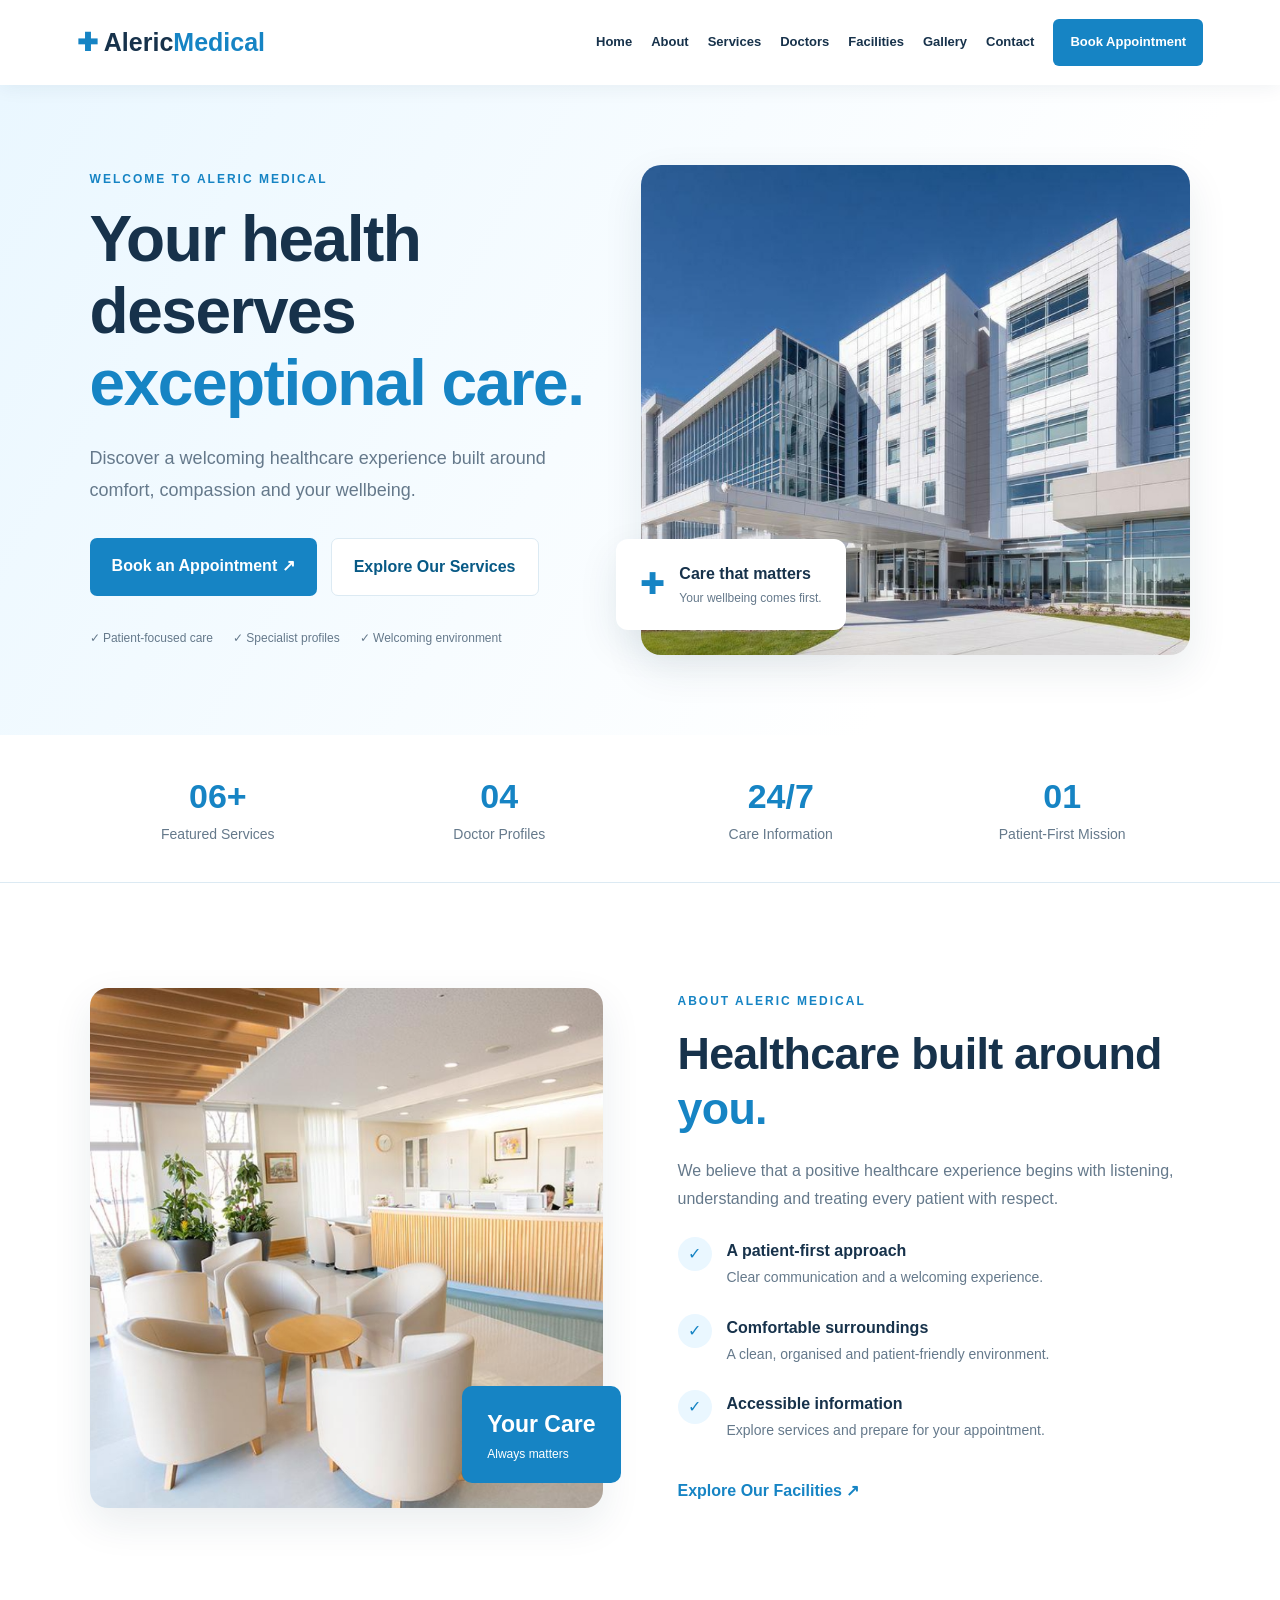
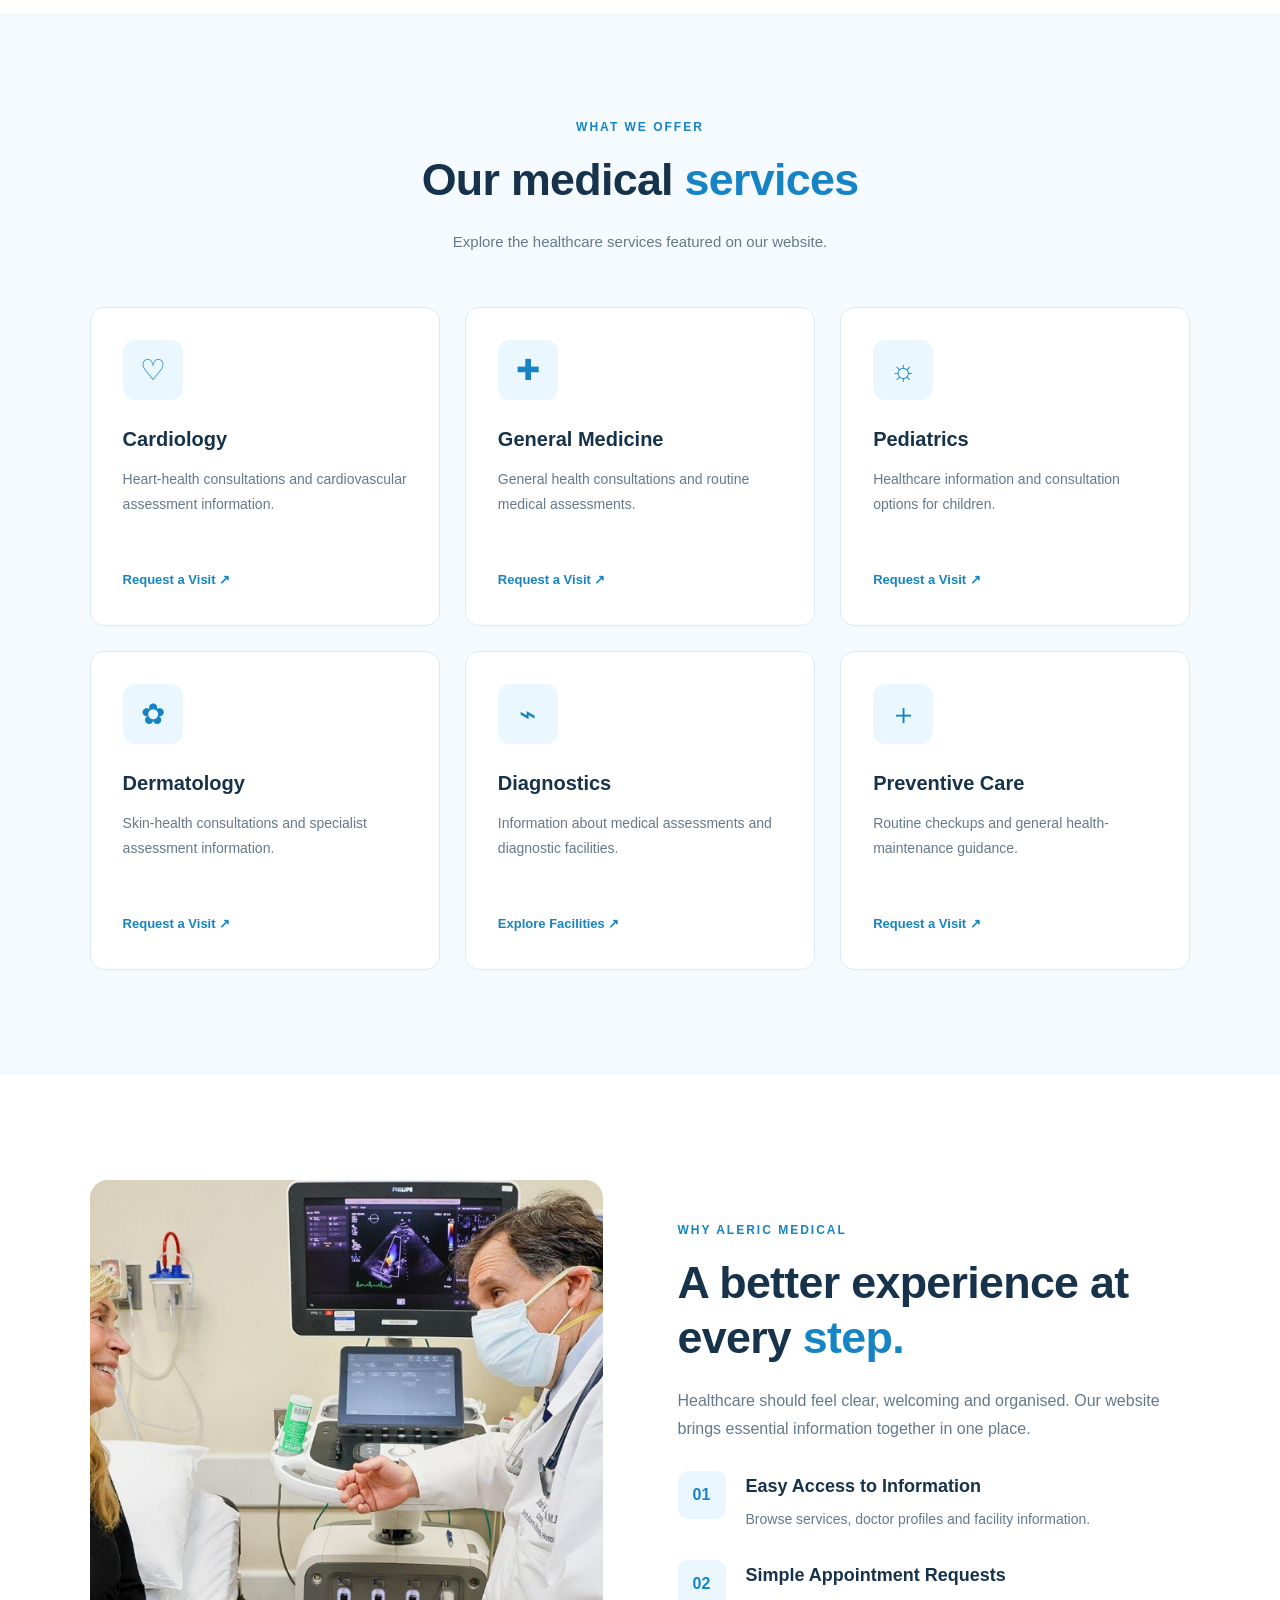
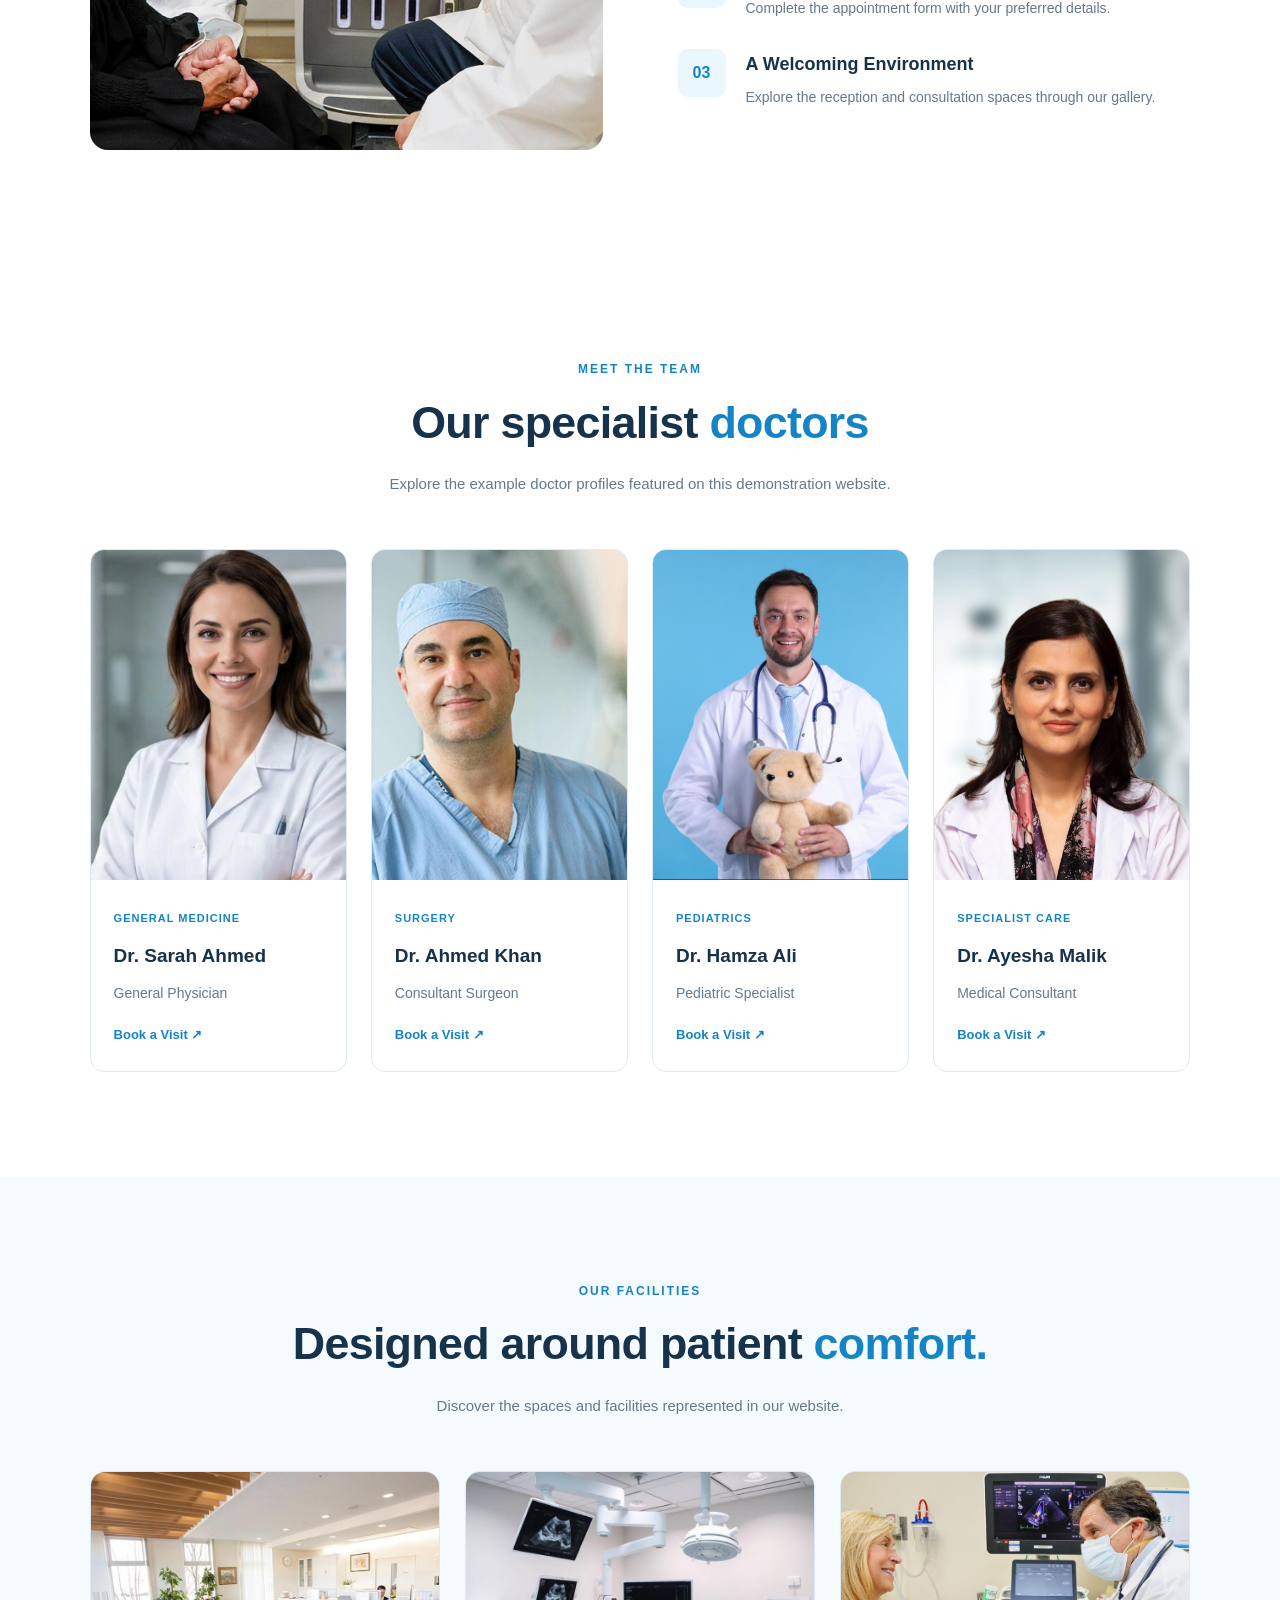
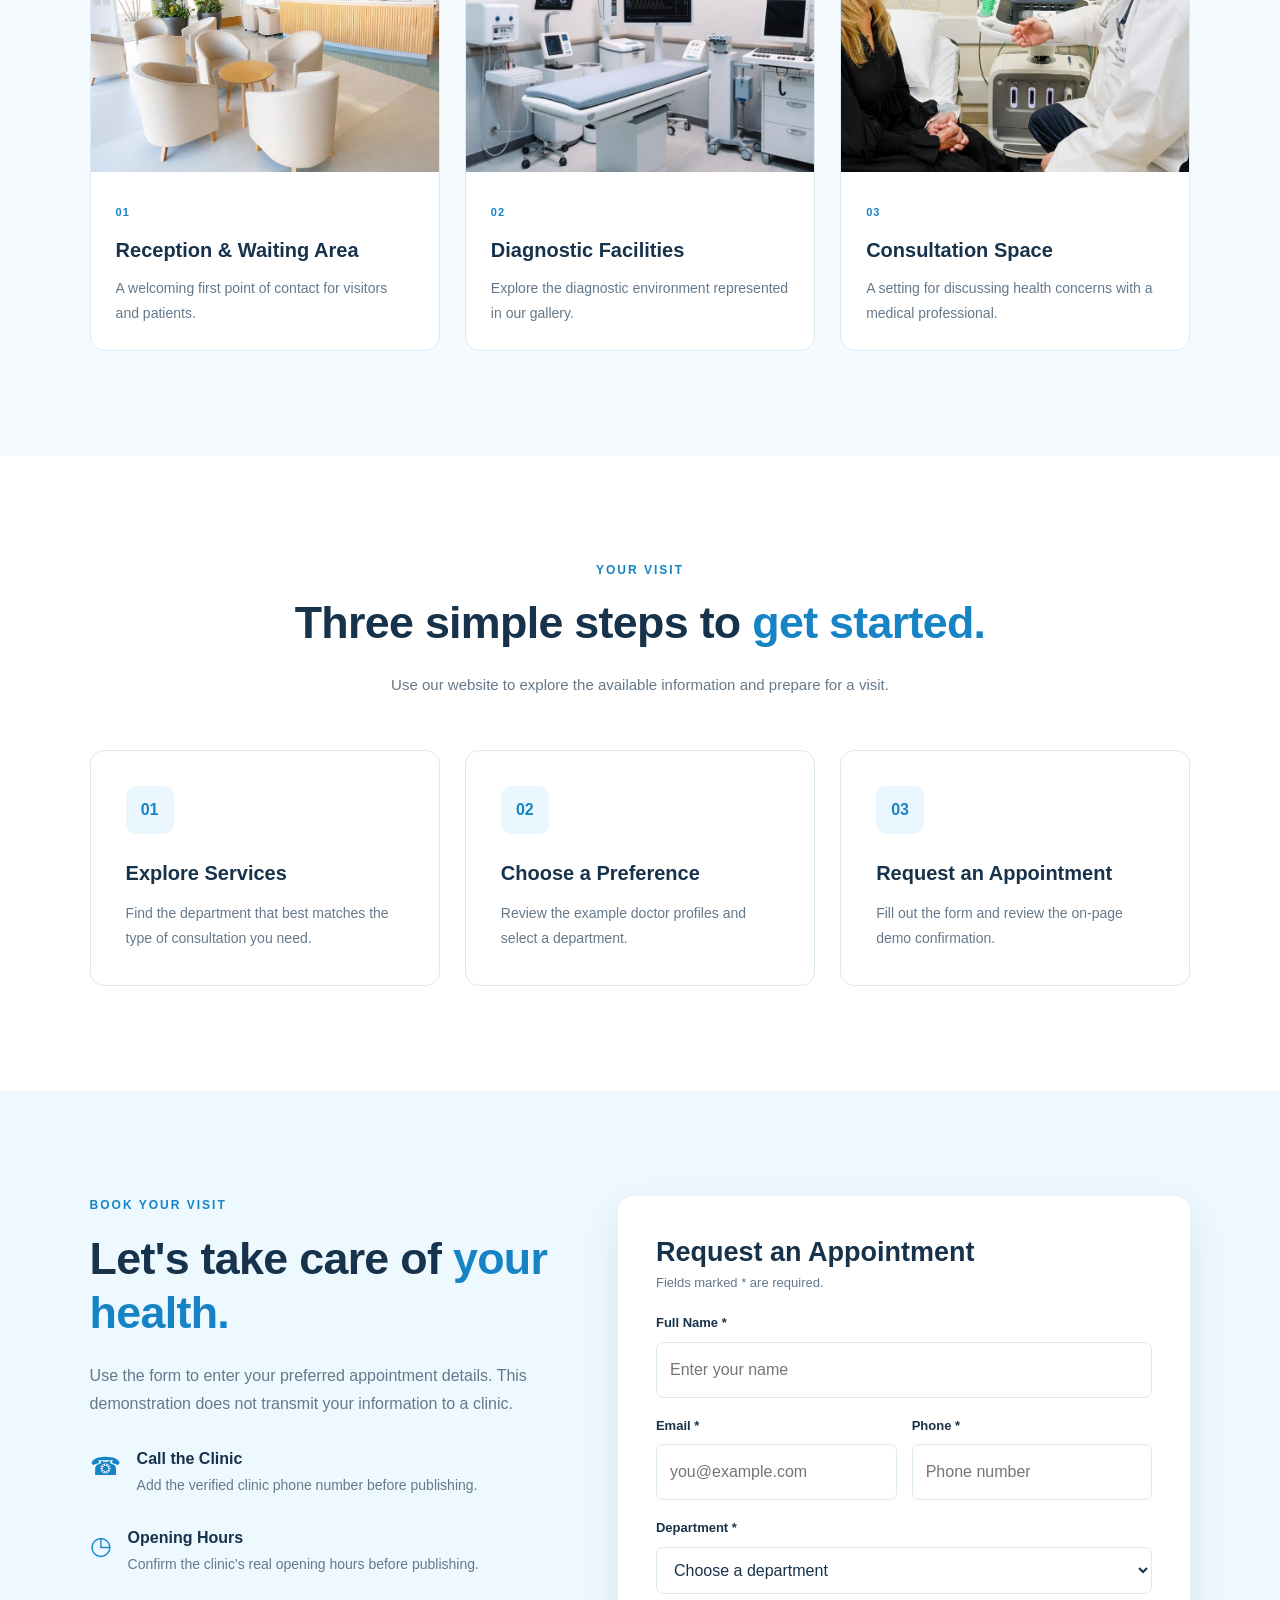
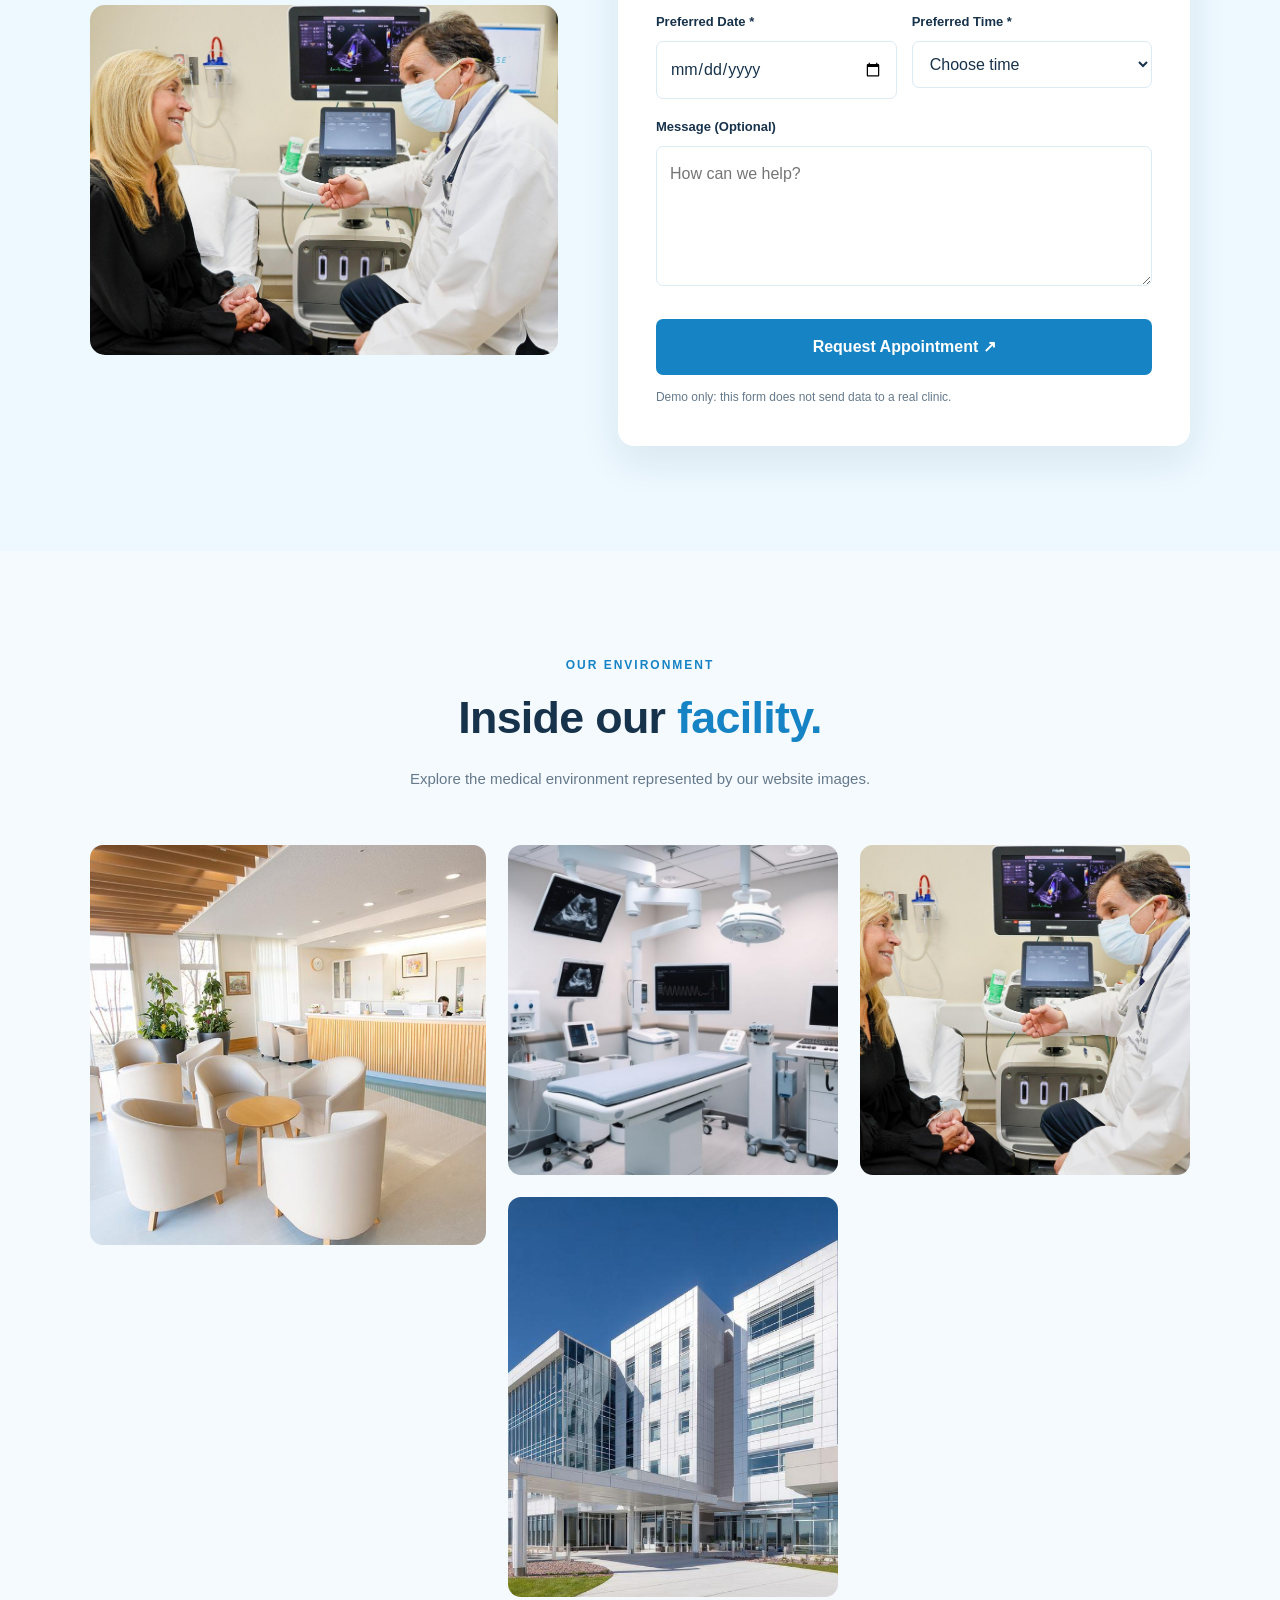
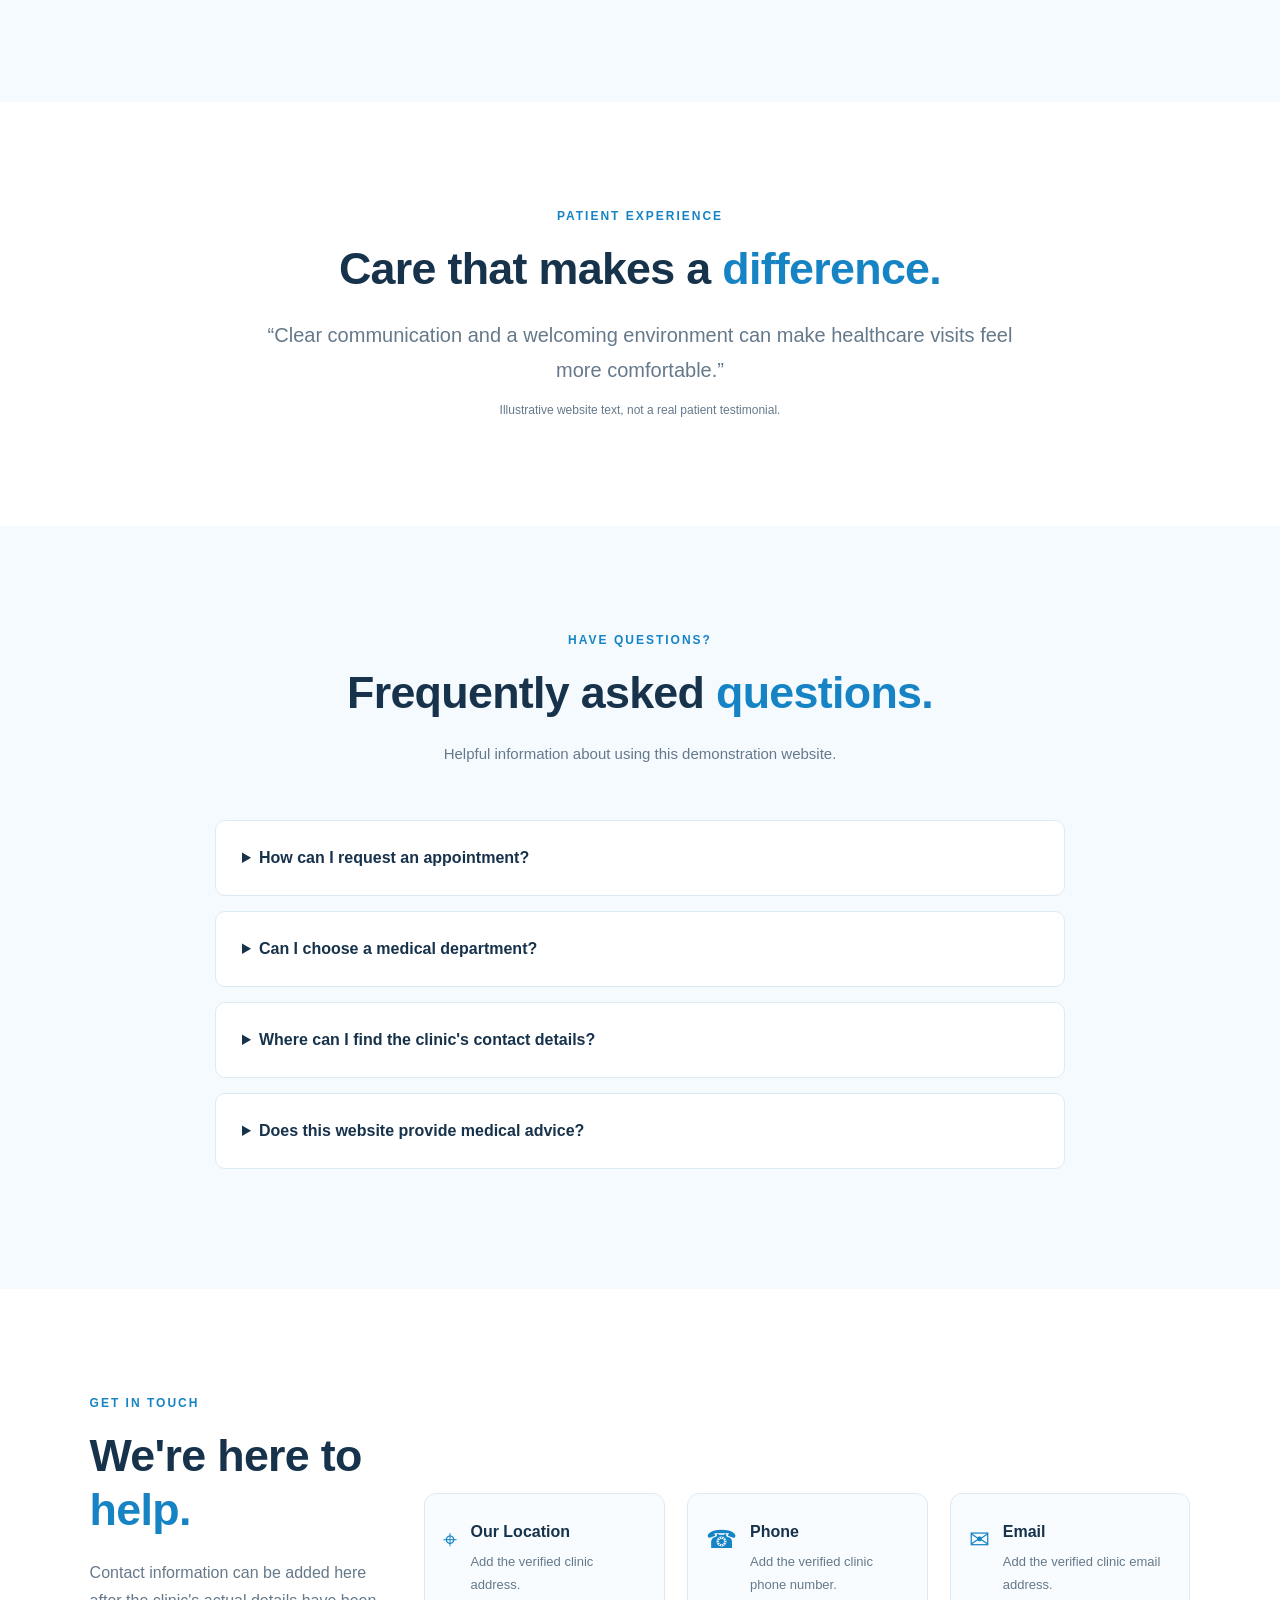
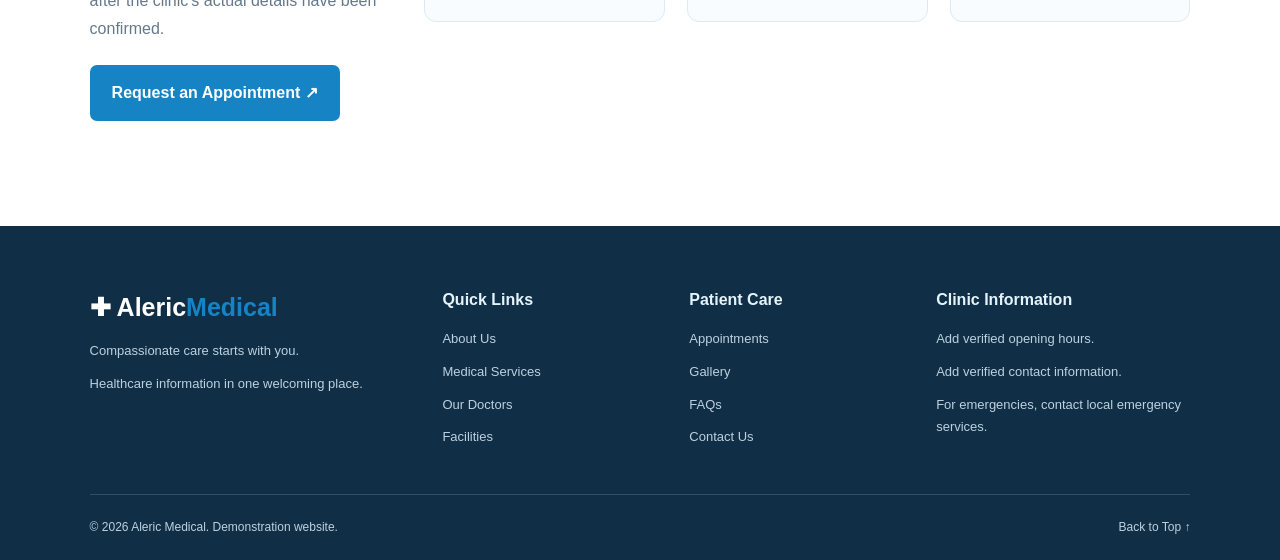
==== commit b726d555: "Add expanded facilities page" ====
--- a/index.html
+++ b/index.html
@@ -21,7 +21,7 @@
     <a href="#facilities">Facilities</a>
     <a href="#gallery">Gallery</a>
     <a href="#contact">Contact</a>
-    <a class="nav-appointment" href="#appointment">Book Appointment</a>
+    <a class="nav-appointment" href="preference.html">Book Appointment</a>
   </nav>
 </header>
 
@@ -105,7 +105,7 @@
       </div>
     </div>
 
-    <a class="text-link" href="#contact">Learn More About Us ↗</a>
+    <a class="text-link" href="facilities.html">Explore Our Facilities ↗</a>
   </div>
 </section>
 
@@ -150,7 +150,7 @@
       <div class="service-icon">⌁</div>
       <h3>Diagnostics</h3>
       <p>Information about medical assessments and diagnostic facilities.</p>
-      <a href="#facilities">Explore Facilities ↗</a>
+      <a href="facilities.html">Explore Facilities ↗</a>
     </article>
 
     <article class="service-card">
--- a/css/style.css
+++ b/css/style.css
@@ -7,22 +7,26 @@
 :root {
   --blue: #1684c4;
   --dark-blue: #075985;
+  --navy: #102f46;
   --light-blue: #eaf7ff;
   --text: #17324b;
   --muted: #65798b;
   --white: #ffffff;
+  --border: #dceaf3;
+  --shadow: 0 15px 40px rgba(23, 50, 75, 0.09);
 }
 
 html {
   scroll-behavior: smooth;
-  scroll-padding-top: 85px;
+  scroll-padding-top: 95px;
 }
 
 body {
   font-family: Arial, Helvetica, sans-serif;
   color: var(--text);
-  line-height: 1.6;
-  background: var(--white);
+  line-height: 1.75;
+  background: white;
+  overflow-x: hidden;
 }
 
 img {
@@ -32,8 +36,15 @@
 }
 
 a {
+  color: inherit;
   text-decoration: none;
-  color: inherit;
+}
+
+button,
+input,
+select,
+textarea {
+  font: inherit;
 }
 
 .header {
@@ -41,16 +52,16 @@
   top: 0;
   z-index: 100;
   display: flex;
+  justify-content: space-between;
   align-items: center;
-  justify-content: space-between;
-  gap: 20px;
-  padding: 16px 6%;
-  background: white;
-  box-shadow: 0 2px 12px #17324b12;
+  gap: 24px;
+  padding: 19px 6%;
+  background: white;
+  box-shadow: 0 3px 18px #17324b10;
 }
 
 .logo {
-  font-size: 23px;
+  font-size: 25px;
   font-weight: 800;
   white-space: nowrap;
 }
@@ -63,9 +74,13 @@
 .nav-links {
   display: flex;
   align-items: center;
-  gap: 20px;
-  font-size: 14px;
-  font-weight: 600;
+  gap: 19px;
+  font-size: 13px;
+  font-weight: 700;
+}
+
+.nav-links a {
+  transition: color 0.2s;
 }
 
 .nav-links a:hover {
@@ -73,43 +88,46 @@
 }
 
 .nav-links .nav-appointment {
+  padding: 12px 17px;
+  color: white;
   background: var(--blue);
-  color: white;
-  padding: 11px 15px;
   border-radius: 6px;
 }
 
 .menu-toggle {
   display: none;
   border: 0;
+  padding: 8px 12px;
+  border-radius: 7px;
   background: var(--light-blue);
-  padding: 8px 12px;
-  border-radius: 6px;
-  font-size: 23px;
+  font-size: 24px;
   cursor: pointer;
 }
 
 .hero {
   display: grid;
-  grid-template-columns: 1fr 1fr;
+  grid-template-columns: 0.95fr 1.05fr;
   align-items: center;
-  gap: 40px;
-  padding: 70px 7%;
-  background: linear-gradient(120deg, #eaf7ff, white);
+  gap: 55px;
+  min-height: 650px;
+  padding: 80px 7%;
+  background: linear-gradient(120deg, #eaf7ff, #ffffff 75%);
 }
 
 .eyebrow {
+  margin-bottom: 15px;
   color: var(--blue);
   font-size: 12px;
   font-weight: 800;
   letter-spacing: 2px;
-  margin-bottom: 12px;
+  line-height: 1.6;
 }
 
 h1 {
-  font-size: clamp(40px, 5vw, 65px);
+  margin-bottom: 24px;
+  font-size: clamp(43px, 5vw, 72px);
   line-height: 1.12;
-  margin-bottom: 20px;
+  letter-spacing: -1.5px;
 }
 
 h1 span,
@@ -118,63 +136,88 @@
 }
 
 .hero-content > p:not(.eyebrow) {
-  color: var(--muted);
-  font-size: 17px;
+  max-width: 540px;
+  color: var(--muted);
+  font-size: 18px;
 }
 
 .hero-actions {
   display: flex;
   flex-wrap: wrap;
-  gap: 12px;
-  margin: 25px 0;
+  gap: 14px;
+  margin: 32px 0;
 }
 
 .btn {
   display: inline-block;
+  padding: 14px 22px;
   border: 0;
   border-radius: 7px;
-  padding: 13px 20px;
   background: var(--blue);
   color: white;
   font-weight: 700;
   cursor: pointer;
+  transition: 0.25s;
 }
 
 .btn:hover {
   background: var(--dark-blue);
+  transform: translateY(-2px);
 }
 
 .btn-light {
+  border: 1px solid var(--border);
   background: white;
   color: var(--dark-blue);
-  border: 1px solid #dceaf3;
+}
+
+.btn-light:hover {
+  background: var(--light-blue);
+  color: var(--dark-blue);
 }
 
 .hero-points {
   display: flex;
   flex-wrap: wrap;
-  gap: 12px;
+  gap: 12px 20px;
   color: var(--muted);
   font-size: 12px;
 }
 
 .hero-image {
   position: relative;
+  min-width: 0;
 }
 
 .hero-image > img {
-  height: 390px;
-  border-radius: 18px;
+  width: 100%;
+  height: 490px;
+  border-radius: 20px;
+  object-fit: cover;
+  object-position: center;
+  box-shadow: var(--shadow);
 }
 
 .hero-card {
   position: absolute;
-  left: -20px;
-  bottom: 20px;
-  padding: 16px 20px;
-  background: white;
-  border-radius: 10px;
-  box-shadow: 0 10px 30px #17324b20;
+  left: -25px;
+  bottom: 25px;
+  display: flex;
+  align-items: center;
+  gap: 14px;
+  padding: 19px 24px;
+  border-radius: 12px;
+  background: white;
+  box-shadow: var(--shadow);
+}
+
+.card-icon {
+  color: var(--blue);
+  font-size: 30px;
+}
+
+.hero-card strong {
+  font-size: 16px;
 }
 
 .hero-card p {
@@ -182,16 +225,12 @@
   font-size: 12px;
 }
 
-.card-icon {
-  color: var(--blue);
-}
-
 .stats {
   display: grid;
   grid-template-columns: repeat(4, 1fr);
-  gap: 20px;
-  padding: 30px 7%;
-  border-bottom: 1px solid #dceaf3;
+  gap: 25px;
+  padding: 36px 7%;
+  border-bottom: 1px solid var(--border);
 }
 
 .stats div {
@@ -201,43 +240,47 @@
 
 .stats strong {
   color: var(--blue);
-  font-size: 30px;
+  font-size: 34px;
+  line-height: 1.5;
 }
 
 .stats span {
   color: var(--muted);
-  font-size: 13px;
+  font-size: 14px;
 }
 
 .section {
-  padding: 80px 7%;
+  padding: 105px 7%;
 }
 
 .about {
   display: grid;
   grid-template-columns: 1fr 1fr;
   align-items: center;
-  gap: 55px;
-}
-
-.about-image {
+  gap: 75px;
+}
+
+.about-image,
+.why-image {
   position: relative;
+  min-width: 0;
 }
 
 .about-image img {
-  height: 400px;
-  border-radius: 15px;
+  height: 520px;
+  border-radius: 18px;
+  box-shadow: var(--shadow);
 }
 
 .experience-badge {
   position: absolute;
-  right: -12px;
-  bottom: 20px;
-  display: grid;
-  padding: 17px 22px;
+  right: -18px;
+  bottom: 25px;
+  display: grid;
+  padding: 18px 25px;
+  border-radius: 10px;
+  background: var(--blue);
   color: white;
-  background: var(--blue);
-  border-radius: 9px;
 }
 
 .experience-badge strong {
@@ -249,182 +292,315 @@
 }
 
 h2 {
-  font-size: clamp(30px, 3.5vw, 43px);
-  line-height: 1.2;
-  margin-bottom: 17px;
+  margin-bottom: 22px;
+  font-size: clamp(32px, 3.5vw, 48px);
+  line-height: 1.22;
+  letter-spacing: -0.7px;
 }
 
 .about-content > p:not(.eyebrow),
 .section-heading > p:last-child,
+.why-content > p:not(.eyebrow),
 .appointment-info > p:not(.eyebrow),
-.contact > div:first-child > p:not(.eyebrow) {
+.contact-intro > p:not(.eyebrow) {
   color: var(--muted);
 }
 
 .check-item {
   display: flex;
-  gap: 13px;
-  margin: 22px 0;
+  gap: 15px;
+  margin: 24px 0;
 }
 
 .check-item > span {
-  flex: 0 0 30px;
-  height: 30px;
+  flex: 0 0 34px;
+  height: 34px;
+  border-radius: 50%;
+  background: var(--light-blue);
+  color: var(--blue);
   text-align: center;
-  color: var(--blue);
+  line-height: 34px;
+}
+
+.check-item strong {
+  font-size: 16px;
+}
+
+.check-item p {
+  color: var(--muted);
+  font-size: 14px;
+}
+
+.text-link {
+  display: inline-block;
+  margin-top: 10px;
+  color: var(--blue);
+  font-weight: 700;
+}
+
+.services,
+.gallery,
+.facilities,
+.faq {
+  background: #f5faff;
+}
+
+.section-heading {
+  max-width: 720px;
+  margin: 0 auto 52px;
+  text-align: center;
+}
+
+.section-heading > p:last-child {
+  font-size: 15px;
+}
+
+.services-grid {
+  display: grid;
+  grid-template-columns: repeat(3, minmax(0, 1fr));
+  gap: 25px;
+}
+
+.service-card {
+  padding: 32px;
+  border: 1px solid var(--border);
+  border-radius: 14px;
+  background: white;
+  transition: transform 0.25s, box-shadow 0.25s;
+}
+
+.service-card:hover,
+.doctor-card:hover,
+.facility-card:hover {
+  transform: translateY(-5px);
+  box-shadow: var(--shadow);
+}
+
+.service-icon {
+  display: grid;
+  place-items: center;
+  width: 60px;
+  height: 60px;
+  margin-bottom: 22px;
+  border-radius: 12px;
   background: var(--light-blue);
-  border-radius: 50%;
-}
-
-.check-item p {
+  color: var(--blue);
+  font-size: 29px;
+}
+
+.service-card h3 {
+  margin-bottom: 10px;
+  font-size: 20px;
+}
+
+.service-card p {
+  min-height: 78px;
+  margin-bottom: 20px;
   color: var(--muted);
   font-size: 14px;
 }
 
-.text-link,
 .service-card a,
 .doctor-link {
   color: var(--blue);
+  font-size: 13px;
   font-weight: 700;
 }
 
-.services,
-.gallery {
-  background: #f6fbff;
-}
-
-.section-heading {
+.why-us {
+  display: grid;
+  grid-template-columns: 1fr 1fr;
+  align-items: center;
+  gap: 75px;
+}
+
+.why-image img {
+  height: 570px;
+  border-radius: 18px;
+}
+
+.why-item {
+  display: flex;
+  gap: 20px;
+  margin-top: 28px;
+}
+
+.why-item > span,
+.process-card > span {
+  flex: 0 0 48px;
+  width: 48px;
+  height: 48px;
+  border-radius: 10px;
+  background: var(--light-blue);
+  color: var(--blue);
   text-align: center;
-  max-width: 650px;
-  margin: 0 auto 40px;
-}
-
-.services-grid {
-  display: grid;
-  grid-template-columns: repeat(3, 1fr);
-  gap: 20px;
-}
-
-.service-card {
-  padding: 26px;
-  background: white;
-  border: 1px solid #dceaf3;
-  border-radius: 12px;
-  transition: 0.2s;
-}
-
-.service-card:hover,
-.doctor-card:hover {
-  transform: translateY(-4px);
-  box-shadow: 0 12px 30px #17324b12;
-}
-
-.service-icon {
-  display: grid;
-  place-items: center;
-  width: 52px;
-  height: 52px;
-  margin-bottom: 17px;
-  color: var(--blue);
-  background: var(--light-blue);
-  border-radius: 10px;
-  font-size: 27px;
-}
-
-.service-card h3 {
-  margin-bottom: 8px;
-}
-
-.service-card p {
+  line-height: 48px;
+  font-weight: 800;
+}
+
+.why-item h3 {
+  margin-bottom: 5px;
+  font-size: 18px;
+}
+
+.why-item p {
   color: var(--muted);
   font-size: 14px;
-  margin-bottom: 16px;
-}
-
-.service-card a,
-.doctor-link {
-  font-size: 13px;
 }
 
 .doctors-grid {
   display: grid;
-  grid-template-columns: repeat(4, 1fr);
-  gap: 20px;
+  grid-template-columns: repeat(4, minmax(0, 1fr));
+  gap: 24px;
 }
 
 .doctor-card {
   overflow: hidden;
-  background: white;
-  border: 1px solid #dceaf3;
-  border-radius: 12px;
-  transition: 0.2s;
+  border: 1px solid var(--border);
+  border-radius: 14px;
+  background: white;
+  transition: 0.25s;
 }
 
 .doctor-card > img {
-  height: 250px;
+  height: 330px;
   object-position: center top;
   background: var(--light-blue);
 }
 
 .doctor-info {
-  padding: 17px;
-}
-
-.specialty {
-  color: var(--blue);
-  font-size: 10px;
+  padding: 23px;
+}
+
+.specialty,
+.facility-number {
+  color: var(--blue);
+  font-size: 11px;
   font-weight: 800;
+  letter-spacing: 1px;
 }
 
 .doctor-info h3 {
-  margin: 7px 0;
+  margin: 8px 0;
+  font-size: 19px;
 }
 
 .doctor-info p {
-  color: var(--muted);
-  font-size: 13px;
-  margin-bottom: 12px;
+  margin-bottom: 15px;
+  color: var(--muted);
+  font-size: 14px;
+}
+
+.facility-grid {
+  display: grid;
+  grid-template-columns: repeat(3, minmax(0, 1fr));
+  gap: 25px;
+}
+
+.facility-card {
+  overflow: hidden;
+  border: 1px solid var(--border);
+  border-radius: 15px;
+  background: white;
+  transition: 0.25s;
+}
+
+.facility-card img {
+  height: 300px;
+}
+
+.facility-card > div {
+  padding: 25px;
+}
+
+.facility-card h3 {
+  margin: 8px 0;
+  font-size: 20px;
+}
+
+.facility-card p {
+  color: var(--muted);
+  font-size: 14px;
+}
+
+.visit-process {
+  background: white;
+}
+
+.process-grid {
+  display: grid;
+  grid-template-columns: repeat(3, minmax(0, 1fr));
+  gap: 25px;
+}
+
+.process-card {
+  padding: 35px;
+  border: 1px solid var(--border);
+  border-radius: 14px;
+  background: white;
+}
+
+.process-card > span {
+  display: block;
+  margin-bottom: 22px;
+}
+
+.process-card h3 {
+  margin-bottom: 10px;
+  font-size: 20px;
+}
+
+.process-card p {
+  color: var(--muted);
+  font-size: 14px;
 }
 
 .appointment {
   display: grid;
-  grid-template-columns: 1fr 1fr;
-  gap: 45px;
-  background: #eef8ff;
+  grid-template-columns: 0.9fr 1.1fr;
+  align-items: start;
+  gap: 60px;
+  background: #edf8ff;
+}
+
+.appointment-info {
+  min-width: 0;
 }
 
 .appointment-detail {
   display: flex;
-  gap: 13px;
-  margin: 22px 0;
+  gap: 16px;
+  margin: 27px 0;
 }
 
 .appointment-detail > span,
 .contact-card > span {
   color: var(--blue);
-  font-size: 22px;
+  font-size: 25px;
 }
 
 .appointment-detail p {
   color: var(--muted);
-  font-size: 13px;
+  font-size: 14px;
 }
 
 .appointment-photo {
-  height: 190px;
-  margin-top: 20px;
-  border-radius: 12px;
+  height: 350px;
+  margin-top: 28px;
+  border-radius: 15px;
 }
 
 .appointment-form {
-  padding: 28px;
-  background: white;
-  border-radius: 14px;
-  box-shadow: 0 12px 35px #17324b12;
+  min-width: 0;
+  padding: 38px;
+  border-radius: 16px;
+  background: white;
+  box-shadow: var(--shadow);
 }
 
 .appointment-form h3 {
-  font-size: 24px;
+  font-size: 27px;
+  line-height: 1.4;
 }
 
 .appointment-form > p:first-of-type {
@@ -434,7 +610,7 @@
 
 .appointment-form label {
   display: block;
-  margin: 13px 0 6px;
+  margin: 17px 0 7px;
   font-size: 13px;
   font-weight: 700;
 }
@@ -444,8 +620,8 @@
 .appointment-form textarea {
   width: 100%;
   min-width: 0;
-  padding: 12px;
-  border: 1px solid #dceaf3;
+  padding: 13px;
+  border: 1px solid var(--border);
   border-radius: 7px;
   background: white;
   color: var(--text);
@@ -460,19 +636,20 @@
 
 .form-row {
   display: grid;
-  grid-template-columns: 1fr 1fr;
-  gap: 13px;
+  grid-template-columns: repeat(2, minmax(0, 1fr));
+  gap: 15px;
 }
 
 .submit-btn {
   width: 100%;
-  margin-top: 18px;
+  margin-top: 24px;
 }
 
 .form-message {
   margin-top: 12px;
   font-size: 14px;
   font-weight: 700;
+  overflow-wrap: anywhere;
 }
 
 .form-message.success {
@@ -485,72 +662,118 @@
 
 .form-note,
 .quote-note {
+  margin-top: 12px;
   color: var(--muted);
   font-size: 12px;
-  margin-top: 10px;
 }
 
 .gallery-grid {
   display: grid;
-  grid-template-columns: 1.1fr 1fr 1fr;
-  gap: 16px;
+  grid-template-columns: 1.2fr 1fr 1fr;
+  gap: 22px;
 }
 
 .gallery-grid img {
-  height: 280px;
-  border-radius: 12px;
+  height: 330px;
+  border-radius: 13px;
+  transition: transform 0.25s;
+}
+
+.gallery-grid img:hover {
+  transform: scale(1.02);
+}
+
+.gallery-grid img:first-child {
+  height: 400px;
+  grid-row: span 2;
+}
+
+.gallery-grid img:last-child {
+  height: 400px;
 }
 
 .testimonial {
-  padding: 75px 7%;
+  padding: 105px 7%;
   text-align: center;
+  background: white;
 }
 
 .quote {
-  max-width: 700px;
-  margin: auto;
-  color: var(--muted);
-  font-size: 19px;
+  max-width: 760px;
+  margin: 0 auto;
+  color: var(--muted);
+  font-size: 20px;
+}
+
+.faq-list {
+  max-width: 850px;
+  margin: 0 auto;
+}
+
+.faq-list details {
+  margin-bottom: 15px;
+  padding: 23px 26px;
+  border: 1px solid var(--border);
+  border-radius: 10px;
+  background: white;
+}
+
+.faq-list summary {
+  cursor: pointer;
+  font-weight: 700;
+}
+
+.faq-list details p {
+  padding-top: 15px;
+  color: var(--muted);
+  font-size: 14px;
 }
 
 .contact {
   display: grid;
   grid-template-columns: 1.3fr 1fr 1fr 1fr;
   align-items: center;
-  gap: 18px;
-  background: #f6fbff;
+  gap: 22px;
+  background: white;
+}
+
+.contact-intro .btn {
+  margin-top: 22px;
 }
 
 .contact-card {
   display: flex;
-  gap: 12px;
-  padding: 17px;
-  background: white;
-  border: 1px solid #dceaf3;
-  border-radius: 10px;
+  align-items: flex-start;
+  gap: 13px;
+  min-width: 0;
+  padding: 24px 18px;
+  border: 1px solid var(--border);
+  border-radius: 12px;
+  background: #f8fcff;
 }
 
 .contact-card h3 {
-  font-size: 15px;
+  margin-bottom: 5px;
+  font-size: 16px;
 }
 
 .contact-card p {
   color: var(--muted);
-  font-size: 12px;
+  font-size: 13px;
   overflow-wrap: anywhere;
 }
 
 .footer {
-  padding: 45px 7% 0;
-  background: #102f46;
+  padding: 60px 7% 0;
+  background: var(--navy);
   color: #e5f3fc;
 }
 
 .footer-main {
   display: grid;
   grid-template-columns: 1.5fr 1fr 1fr 1.2fr;
-  gap: 28px;
-  padding-bottom: 35px;
+  gap: 35px;
+  padding-bottom: 45px;
 }
 
 .footer-logo {
@@ -560,20 +783,26 @@
 .footer-main p,
 .footer-main a:not(.logo) {
   display: block;
-  margin-top: 8px;
+  margin-top: 10px;
   color: #bdd0df;
   font-size: 13px;
 }
 
 .footer-main h4 {
-  margin-bottom: 12px;
+  margin-bottom: 14px;
+  font-size: 16px;
+}
+
+.footer-main a:hover,
+.footer-bottom a:hover {
+  color: white;
 }
 
 .footer-bottom {
   display: flex;
   justify-content: space-between;
-  gap: 15px;
-  padding: 18px 0;
+  gap: 20px;
+  padding: 22px 0;
   border-top: 1px solid #ffffff26;
   color: #bdd0df;
   font-size: 12px;
@@ -582,34 +811,80 @@
 .back-to-top {
   display: none;
   position: fixed;
-  right: 20px;
-  bottom: 20px;
+  right: 22px;
+  bottom: 22px;
   z-index: 50;
-  width: 43px;
-  height: 43px;
+  width: 48px;
+  height: 48px;
   border: 0;
   border-radius: 50%;
+  background: var(--blue);
   color: white;
-  background: var(--blue);
-  font-size: 22px;
+  font-size: 24px;
   cursor: pointer;
+  box-shadow: var(--shadow);
 }
 
 .back-to-top.visible {
   display: block;
 }
 
-@media (max-width: 1050px) {
-  .nav-links { gap: 12px; font-size: 12px; }
-  .doctors-grid { grid-template-columns: repeat(2, 1fr); }
-  .doctor-card > img { height: 290px; }
-  .contact { grid-template-columns: repeat(2, 1fr); }
-}
-
-@media (max-width: 760px) {
-  .header { padding: 13px 5%; }
-  .logo { font-size: 20px; }
-  .menu-toggle { display: block; }
+section[id] {
+  scroll-margin-top: 90px;
+}
+
+@media (min-width: 1500px) {
+  .hero,
+  .section,
+  .stats,
+  .header,
+  .footer {
+    padding-left: max(7%, calc((100% - 1400px) / 2));
+    padding-right: max(7%, calc((100% - 1400px) / 2));
+  }
+}
+
+@media (max-width: 1150px) {
+  .header {
+    padding-left: 4%;
+    padding-right: 4%;
+  }
+
+  .nav-links {
+    gap: 11px;
+    font-size: 11px;
+  }
+
+  .logo {
+    font-size: 22px;
+  }
+
+  .hero {
+    gap: 35px;
+  }
+
+  .doctors-grid {
+    grid-template-columns: repeat(2, minmax(0, 1fr));
+  }
+
+  .doctor-card > img {
+    height: 350px;
+  }
+
+  .contact {
+    grid-template-columns: repeat(2, minmax(0, 1fr));
+  }
+}
+
+@media (max-width: 800px) {
+  .header {
+    padding: 14px 5%;
+  }
+
+  .menu-toggle {
+    display: block;
+  }
+
   .nav-links {
     display: none;
     position: absolute;
@@ -619,93 +894,217 @@
     flex-direction: column;
     align-items: stretch;
     gap: 0;
-    padding: 12px 5% 20px;
+    padding: 12px 5% 22px;
     background: white;
-    box-shadow: 0 10px 15px #17324b15;
-  }
-  .nav-links.open { display: flex; }
-  .nav-links a { padding: 11px 8px; font-size: 14px; }
-  .nav-links .nav-appointment { text-align: center; }
-  .hero { grid-template-columns: 1fr; padding: 45px 6%; }
-  .hero-image > img { height: 280px; }
-  .hero-card { left: 10px; bottom: 10px; }
-  .stats { grid-template-columns: repeat(2, 1fr); }
-  .section { padding: 58px 6%; }
+    box-shadow: 0 10px 20px #17324b15;
+  }
+
+  .nav-links.open {
+    display: flex;
+  }
+
+  .nav-links a {
+    padding: 11px 8px;
+    font-size: 14px;
+  }
+
+  .nav-links .nav-appointment {
+    text-align: center;
+  }
+
+  .hero {
+    grid-template-columns: 1fr;
+    gap: 40px;
+    padding: 55px 6%;
+  }
+
+  .hero-image > img {
+    height: 420px;
+  }
+
+  .hero-card {
+    left: 15px;
+  }
+
+  .stats {
+    grid-template-columns: repeat(2, minmax(0, 1fr));
+  }
+
+  .section {
+    padding: 75px 6%;
+  }
+
   .about,
-  .appointment { grid-template-columns: 1fr; gap: 30px; }
-  .about-image img { height: 300px; }
-  .experience-badge { right: 8px; }
-  .services-grid { grid-template-columns: repeat(2, 1fr); gap: 13px; }
-  .service-card { padding: 19px; }
-  .doctors-grid { gap: 13px; }
-  .doctor-card > img { height: 230px; }
-  .doctor-info { padding: 13px; }
-  .doctor-info h3 { font-size: 16px; }
-  .gallery-grid { grid-template-columns: 1fr 1fr; }
-  .gallery-grid img { height: 200px; }
-  .gallery-grid img:first-child { grid-column: 1 / -1; }
-  .contact { grid-template-columns: 1fr 1fr; }
-  .footer-main { grid-template-columns: 1fr 1fr; }
-}
-
-@media (max-width: 430px) {
-  .hero-actions { flex-direction: column; }
-  .hero-points { flex-direction: column; gap: 5px; }
+  .why-us,
+  .appointment {
+    grid-template-columns: 1fr;
+    gap: 40px;
+  }
+
+  .about-image img,
+  .why-image img {
+    height: 430px;
+  }
+
   .services-grid,
-  .doctors-grid { grid-template-columns: 1fr; }
-  .doctor-card > img { height: 300px; }
-  .form-row { grid-template-columns: 1fr; gap: 0; }
-  .appointment-form { padding: 21px 16px; }
-  .gallery-grid { grid-template-columns: 1fr; }
+  .facility-grid,
+  .process-grid {
+    grid-template-columns: repeat(2, minmax(0, 1fr));
+  }
+
+  .service-card {
+    padding: 24px;
+  }
+
+  .gallery-grid {
+    grid-template-columns: repeat(2, minmax(0, 1fr));
+  }
+
   .gallery-grid img,
-  .gallery-grid img:first-child { grid-column: auto; height: 230px; }
-  .contact { grid-template-columns: 1fr; }
-  .footer-main { grid-template-columns: 1fr 1fr; }
-  .footer-bottom { flex-direction: column; }
-}
-/* Fix images and layout on mobile phones */
-img {
-    max-width: 100%;
-}
-
-.hero-image,
-.hero-image img {
-    width: 100%;
-    height: auto;
-    object-fit: cover;
-}
-
-@media (max-width: 760px) {
-    .hero {
-        display: flex;
-        flex-direction: column;
-    }
-
-    .hero-content,
-    .hero-image {
-        width: 100%;
-        max-width: 100%;
-    }
-
-    .hero-image {
-        height: auto;
-        overflow: hidden;
-    }
-
-    .hero-image img {
-        display: block;
-        width: 100%;
-        height: auto;
-        max-height: none;
-        object-fit: contain;
-    }
-
-    section {
-        scroll-margin-top: 90px;
-    }
-
-    .container {
-        width: 92%;
-        max-width: 100%;
-    }
+  .gallery-grid img:first-child,
+  .gallery-grid img:last-child {
+    height: 270px;
+    grid-row: auto;
+  }
+
+  .footer-main {
+    grid-template-columns: repeat(2, minmax(0, 1fr));
+  }
+}
+
+@media (max-width: 520px) {
+  .logo {
+    font-size: 20px;
+  }
+
+  .hero {
+    padding: 42px 5%;
+  }
+
+  h1 {
+    font-size: 43px;
+  }
+
+  .hero-content > p:not(.eyebrow) {
+    font-size: 16px;
+  }
+
+  .hero-actions {
+    flex-direction: column;
+    align-items: stretch;
+  }
+
+  .hero-actions .btn {
+    text-align: center;
+  }
+
+  .hero-points {
+    flex-direction: column;
+    gap: 5px;
+  }
+
+  .hero-image > img {
+    height: 300px;
+  }
+
+  .hero-card {
+    bottom: 12px;
+    padding: 12px 15px;
+  }
+
+  .stats {
+    gap: 20px 10px;
+    padding: 28px 5%;
+  }
+
+  .stats strong {
+    font-size: 28px;
+  }
+
+  .stats span {
+    font-size: 12px;
+  }
+
+  .section {
+    padding: 60px 5%;
+  }
+
+  .about-image img,
+  .why-image img {
+    height: 310px;
+  }
+
+  .experience-badge {
+    right: 8px;
+    bottom: 12px;
+  }
+
+  .services-grid,
+  .doctors-grid,
+  .facility-grid,
+  .process-grid,
+  .contact {
+    grid-template-columns: 1fr;
+  }
+
+  .doctor-card > img {
+    height: 340px;
+  }
+
+  .service-card p {
+    min-height: auto;
+  }
+
+  .facility-card img {
+    height: 260px;
+  }
+
+  .appointment-form {
+    padding: 25px 18px;
+  }
+
+  .form-row {
+    grid-template-columns: 1fr;
+    gap: 0;
+  }
+
+  .appointment-photo {
+    height: 260px;
+  }
+
+  .gallery-grid {
+    grid-template-columns: 1fr;
+  }
+
+  .gallery-grid img,
+  .gallery-grid img:first-child,
+  .gallery-grid img:last-child {
+    height: 260px;
+  }
+
+  .testimonial {
+    padding: 65px 6%;
+  }
+
+  .quote {
+    font-size: 17px;
+  }
+
+  .faq-list details {
+    padding: 19px;
+  }
+
+  .footer {
+    padding: 42px 6% 0;
+  }
+
+  .footer-main {
+    grid-template-columns: 1fr;
+    gap: 28px;
+  }
+
+  .footer-bottom {
+    flex-direction: column;
+    gap: 8px;
+  }
 }
